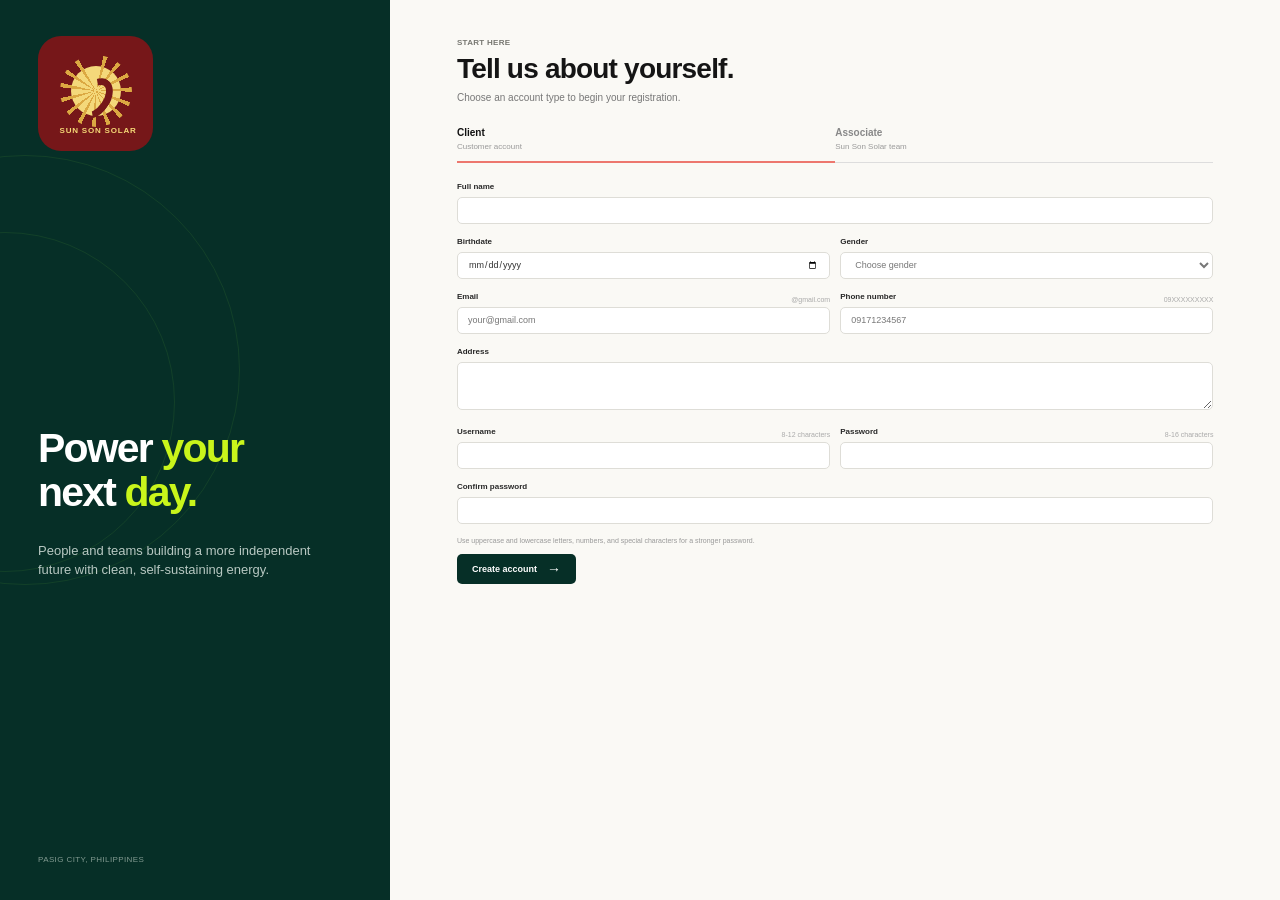
==== index.html @ f94c45c9 "Initial commit" ====
<!DOCTYPE html>
<html lang="en">

<head>
  <meta charset="UTF-8">
  <meta name="viewport" content="width=device-width, initial-scale=1.0">

  <title>Sun Son Solar - Registration</title>

  <link rel="stylesheet" href="style.css">
</head>

<body>

  <main class="page">

    <aside class="brand-panel">

      <div class="circle one"></div>
      <div class="circle two"></div>

      <div class="logo">

        <div class="logo-art">

          <div class="sun"></div>

          <div class="logo-swirl"></div>

          <div class="logo-text">
            SUN SON SOLAR
          </div>

        </div>

      </div>

      <div class="brand-content">

        <h2 class="brand-title">
          Power
          <span class="highlight">your</span>
          <br>
          next
          <span class="highlight">day.</span>
        </h2>

        <p class="brand-description">
          People and teams building a more
          independent future with clean,
          self-sustaining energy.
        </p>

      </div>

      <div class="location">
        PASIG CITY, PHILIPPINES
      </div>

    </aside>

    <section class="form-panel">

      <div class="form-container">

        <div class="eyebrow">
          START HERE
        </div>

        <h1>
          Tell us about yourself.
        </h1>

        <p class="subtitle">
          Choose an account type to begin your registration.
        </p>

        <div class="account-tabs">

          <button
            type="button"
            class="tab active"
            data-type="client"
          >

            <span class="tab-title">
              Client
            </span>

            <span class="tab-description">
              Customer account
            </span>

          </button>

          <button
            type="button"
            class="tab"
            data-type="associate"
          >

            <span class="tab-title">
              Associate
            </span>

            <span class="tab-description">
              Sun Son Solar team
            </span>

          </button>

        </div>

        <form
          id="registrationForm"
          novalidate
        >

          <div
            class="form-row one"
            id="clientSingleName"
          >

            <div class="field">

              <label for="fullName">
                Full name
              </label>

              <input
                id="fullName"
                name="fullName"
                type="text"
                autocomplete="name"
              >

            </div>

          </div>

          <div
            class="form-row three associate-fields"
            id="associateName"
          >

            <div class="field">

              <label for="firstName">
                First name
              </label>

              <input
                id="firstName"
                name="firstName"
                type="text"
              >

            </div>

            <div class="field">

              <label for="lastName">
                Last name
              </label>

              <input
                id="lastName"
                name="lastName"
                type="text"
              >

            </div>

            <div class="field">

              <label for="middleName">
                Middle name
              </label>

              <input
                id="middleName"
                name="middleName"
                type="text"
              >

            </div>

          </div>

          <div class="form-row two">

            <div class="field">

              <label for="birthdate">
                Birthdate
              </label>

              <input
                id="birthdate"
                name="birthdate"
                type="date"
                autocomplete="bday"
              >

            </div>

            <div class="field">

              <label for="gender">
                Gender
              </label>

              <select
                id="gender"
                name="gender"
              >

                <option value="">
                  Choose gender
                </option>

                <option value="male">
                  Male
                </option>

                <option value="female">
                  Female
                </option>

                <option value="other">
                  Other
                </option>

                <option value="prefer-not">
                  Prefer not to say
                </option>

              </select>

            </div>

          </div>

          <div class="form-row two">

            <div class="field">

              <div class="label-row">

                <label for="email">
                  Email
                </label>

                <span class="hint">
                  @gmail.com
                </span>

              </div>

              <input
                id="email"
                name="email"
                type="email"
                placeholder="your@gmail.com"
                autocomplete="email"
              >

            </div>

            <div class="field">

              <div class="label-row">

                <label for="phone">
                  Phone number
                </label>

                <span class="hint">
                  09XXXXXXXXX
                </span>

              </div>

              <input
                id="phone"
                name="phone"
                type="tel"
                inputmode="numeric"
                pattern="[0-9]*"
                maxlength="11"
                placeholder="09171234567"
                autocomplete="tel"
              >

            </div>

          </div>

          <div class="form-row one">

            <div class="field">

              <label for="address">
                Address
              </label>

              <textarea
                id="address"
                name="address"
              ></textarea>

            </div>

          </div>

          <div class="form-row two">

            <div class="field">

              <div class="label-row">

                <label for="username">
                  Username
                </label>

                <span class="hint">
                  8-12 characters
                </span>

              </div>

              <input
                id="username"
                name="username"
                type="text"
                minlength="8"
                maxlength="12"
                autocomplete="username"
              >

            </div>

            <div class="field">

              <div class="label-row">

                <label for="password">
                  Password
                </label>

                <span class="hint">
                  8-16 characters
                </span>

              </div>

              <input
                id="password"
                name="password"
                type="password"
                minlength="8"
                maxlength="16"
                autocomplete="new-password"
              >

            </div>

          </div>

          <div class="form-row one">

            <div class="field">

              <label for="confirmPassword">
                Confirm password
              </label>

              <input
                id="confirmPassword"
                name="confirmPassword"
                type="password"
                autocomplete="new-password"
              >

            </div>

          </div>

          <div
            class="form-row one associate-fields"
            id="departmentField"
          >

            <div class="field">

              <label for="department">
                Department
              </label>

              <select
                id="department"
                name="department"
              >

                <option value="">
                  Choose department
                </option>

                <option value="sales">
                  Sales
                </option>

                <option value="marketing">
                  Marketing
                </option>

                <option value="operations">
                  Operations
                </option>

                <option value="engineering">
                  Engineering
                </option>

                <option value="finance">
                  Finance
                </option>

              </select>

            </div>

          </div>

          <p class="password-note">
            Use uppercase and lowercase letters,
            numbers, and special characters
            for a stronger password.
          </p>

          <button
            type="submit"
            class="submit-btn"
          >

            Create account

            <span class="arrow">
              →
            </span>

          </button>

        </form>

      </div>

    </section>

  </main>

  <script src="script.js"></script>

</body>

</html>
---- style.css ----
* {
  box-sizing: border-box;
  margin: 0;
  padding: 0;
}

:root {
  --green: #062f27;
  --green-light: #0b3d33;
  --red: #761719;
  --cream: #faf9f5;
  --border: #deddd7;
  --text: #151515;
  --muted: #8c8c88;
  --lime: #c9f51b;
  --error: #e74c3c;
}

body {
  font-family: Arial, Helvetica, sans-serif;
  background: var(--cream);
  color: var(--text);
  min-height: 100vh;
}

.page {
  min-height: 100vh;
  display: flex;
}

.brand-panel {
  width: 30.5%;
  min-height: 100vh;
  background: var(--green);
  color: white;
  position: relative;
  overflow: hidden;
  padding: 36px 38px;
  display: flex;
  flex-direction: column;
}

.circle {
  position: absolute;
  border: 1px solid rgba(130, 211, 66, 0.10);
  border-radius: 50%;
  pointer-events: none;
}

.circle.one {
  width: 340px;
  height: 340px;
  left: -165px;
  top: 232px;
}

.circle.two {
  width: 430px;
  height: 430px;
  left: -190px;
  top: 155px;
}

.logo {
  position: relative;
  z-index: 2;
  width: 115px;
  height: 115px;
  background: var(--red);
  border-radius: 23px;
  display: flex;
  align-items: center;
  justify-content: center;
  overflow: hidden;
}

.logo-art {
  width: 72px;
  height: 72px;
  position: relative;
  display: flex;
  align-items: center;
  justify-content: center;
}

.sun {
  position: absolute;
  width: 50px;
  height: 50px;
  border-radius: 50%;
  background: #f4d87a;
  top: 8px;
}

.sun::before {
  content: "";
  position: absolute;
  inset: -11px;
  background:
    conic-gradient(
      from 0deg,
      transparent 0deg 12deg,
      #dba842 12deg 19deg,
      transparent 19deg 36deg,
      #dba842 36deg 43deg,
      transparent 43deg 60deg,
      #dba842 60deg 67deg,
      transparent 67deg 84deg,
      #dba842 84deg 91deg,
      transparent 91deg 108deg,
      #dba842 108deg 115deg,
      transparent 115deg 132deg,
      #dba842 132deg 139deg,
      transparent 139deg 156deg,
      #dba842 156deg 163deg,
      transparent 163deg 180deg,
      #dba842 180deg 187deg,
      transparent 187deg 204deg,
      #dba842 204deg 211deg,
      transparent 211deg 228deg,
      #dba842 228deg 235deg,
      transparent 235deg 252deg,
      #dba842 252deg 259deg,
      transparent 259deg 276deg,
      #dba842 276deg 283deg,
      transparent 283deg 300deg,
      #dba842 300deg 307deg,
      transparent 307deg 324deg,
      #dba842 324deg 331deg,
      transparent 331deg
    );
  border-radius: 50%;
}

.logo-swirl {
  position: absolute;
  width: 30px;
  height: 45px;
  border: 7px solid var(--red);
  border-left-color: transparent;
  border-bottom-color: transparent;
  border-radius: 50%;
  transform: rotate(35deg);
  top: 18px;
  left: 20px;
}

.logo-text {
  position: absolute;
  bottom: -5px;
  left: 0;
  width: 100%;
  text-align: center;
  color: #f5d977;
  font-size: 8px;
  font-weight: bold;
  letter-spacing: .8px;
  white-space: nowrap;
}

.brand-content {
  position: relative;
  z-index: 2;
  margin-top: auto;
  margin-bottom: auto;
}

.brand-title {
  font-size: clamp(35px, 3.2vw, 49px);
  line-height: 1.08;
  font-weight: 800;
  letter-spacing: -1.8px;
  max-width: 300px;
}

.brand-title .highlight {
  color: var(--lime);
}

.brand-description {
  color: #b8c8c2;
  font-size: 13px;
  line-height: 1.45;
  max-width: 280px;
  margin-top: 28px;
}

.location {
  position: relative;
  z-index: 2;
  font-size: 8px;
  color: #829a91;
  letter-spacing: .4px;
}

.form-panel {
  flex: 1;
  background: var(--cream);
  padding: 38px 5.2%;
  overflow-y: auto;
}

.form-container {
  width: 100%;
  max-width: 900px;
  margin: 0 auto;
}

.eyebrow {
  font-size: 8px;
  font-weight: 700;
  color: #777771;
  margin-bottom: 7px;
  letter-spacing: .3px;
  text-transform: uppercase;
}

h1 {
  font-size: 28px;
  line-height: 1.1;
  margin-bottom: 7px;
  letter-spacing: -.8px;
}

.subtitle {
  font-size: 10px;
  color: #777;
  margin-bottom: 24px;
}

.account-tabs {
  display: grid;
  grid-template-columns: 1fr 1fr;
  border-bottom: 1px solid #ddd;
  margin-bottom: 19px;
}

.tab {
  border: none;
  background: transparent;
  padding: 0 0 11px;
  text-align: left;
  cursor: pointer;
  position: relative;
  color: #888;
}

.tab.active {
  color: #111;
}

.tab.active::after {
  content: "";
  position: absolute;
  bottom: -1px;
  left: 0;
  right: 0;
  height: 2px;
  background: #ed776e;
}

.tab-title {
  display: block;
  font-size: 10px;
  font-weight: 700;
  margin-bottom: 4px;
}

.tab-description {
  display: block;
  font-size: 8px;
  color: #999;
}

.form-row {
  display: grid;
  gap: 10px;
  margin-bottom: 13px;
}

.one {
  grid-template-columns: 1fr;
}

.two {
  grid-template-columns: 1fr 1fr;
}

.three {
  grid-template-columns: 1fr 1fr 1fr;
}

.field {
  min-width: 0;
}

label {
  display: block;
  font-size: 8px;
  font-weight: 700;
  margin-bottom: 6px;
  color: #272727;
}

.label-row {
  display: flex;
  justify-content: space-between;
  align-items: center;
}

.hint {
  font-size: 7px;
  font-weight: 400;
  color: #aaa;
}

input,
select,
textarea {
  width: 100%;
  height: 27px;
  border: 1px solid var(--border);
  border-radius: 5px;
  background: #fff;
  outline: none;
  font-family: inherit;
  font-size: 9px;
  color: #333;
  padding: 0 10px;
  transition:
    border-color .15s ease,
    box-shadow .15s ease;
}

textarea {
  height: 48px;
  padding-top: 9px;
  resize: vertical;
}

input::placeholder,
textarea::placeholder {
  color: #777;
}

input:focus,
select:focus,
textarea:focus {
  border-color: #8c9e98;
  box-shadow:
    0 0 0 2px rgba(11, 61, 51, .06);
}

select {
  cursor: pointer;
  color: #777;
}

input[type="date"] {
  cursor: pointer;
  color: #333;
}

input[type="date"]::-webkit-calendar-picker-indicator {
  cursor: pointer;
}

.input-error {
  border: 1px solid var(--error) !important;
  background-color: #fff8f7;
}

.input-error:focus {
  border-color: var(--error) !important;
  box-shadow:
    0 0 0 2px rgba(231, 76, 60, 0.08);
}

.error-message {
  color: var(--error);
  font-size: 8px;
  margin-top: 4px;
  font-weight: 500;
}

.password-note {
  font-size: 7px;
  color: #999;
  margin-top: 4px;
  margin-bottom: 10px;
}

.submit-btn {
  height: 30px;
  padding: 0 15px;
  border: none;
  border-radius: 5px;
  background: var(--green);
  color: white;
  font-size: 9px;
  font-weight: 700;
  cursor: pointer;
  display: inline-flex;
  align-items: center;
  gap: 10px;
  transition:
    background .2s ease,
    transform .15s ease;
}

.submit-btn:hover {
  background: var(--green-light);
}

.submit-btn:active {
  transform: translateY(1px);
}

.arrow {
  font-size: 14px;
  line-height: 1;
}

.associate-fields {
  display: none;
}

.associate-fields.active {
  display: grid;
}

@media (max-width: 900px) {

  .brand-panel {
    width: 34%;
    padding: 28px;
  }

  .form-panel {
    padding: 35px;
  }

  .brand-title {
    font-size: 34px;
  }

}

@media (max-width: 700px) {

  .page {
    flex-direction: column;
  }

  .brand-panel {
    width: 100%;
    min-height: 300px;
    height: 300px;
    padding: 25px;
  }

  .logo {
    width: 85px;
    height: 85px;
    border-radius: 18px;
  }

  .brand-content {
    margin-top: auto;
    margin-bottom: 20px;
  }

  .brand-title {
    font-size: 32px;
  }

  .brand-description {
    margin-top: 12px;
    font-size: 11px;
  }

  .location {
    display: none;
  }

  .form-panel {
    padding: 30px 22px;
  }

}

@media (max-width: 520px) {

  .two,
  .three {
    grid-template-columns: 1fr;
  }

  .form-row {
    margin-bottom: 11px;
  }

  h1 {
    font-size: 25px;
  }

  .brand-panel {
    min-height: 270px;
    height: 270px;
  }

}
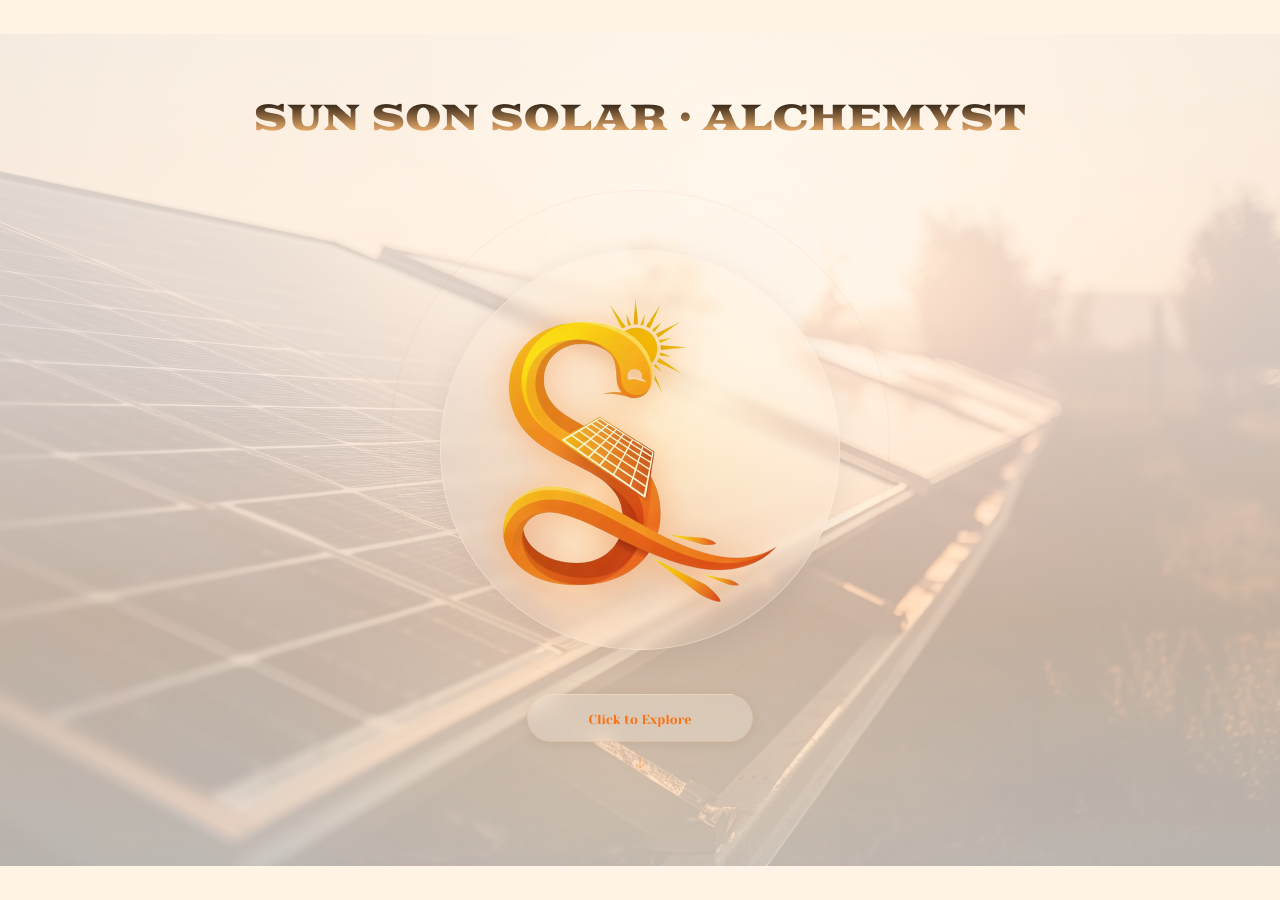
==== commit 28475433: "Update Sun Son Solar registration system" ====
--- a/index.html
+++ b/index.html
@@ -1,466 +1,23 @@
-<!DOCTYPE html>
+<!doctype html>
 <html lang="en">
-
-<head>
-  <meta charset="UTF-8">
-  <meta name="viewport" content="width=device-width, initial-scale=1.0">
-
-  <title>Sun Son Solar - Registration</title>
-
-  <link rel="stylesheet" href="style.css">
-</head>
-
-<body>
-
-  <main class="page">
-
-    <aside class="brand-panel">
-
-      <div class="circle one"></div>
-      <div class="circle two"></div>
-
-      <div class="logo">
-
-        <div class="logo-art">
-
-          <div class="sun"></div>
-
-          <div class="logo-swirl"></div>
-
-          <div class="logo-text">
-            SUN SON SOLAR
-          </div>
-
-        </div>
-
+  <head>
+    <meta charset="utf-8" />
+    <meta name="viewport" content="width=device-width, initial-scale=1" />
+    <meta name="theme-color" content="#fff3e5" />
+    <title>Sun Son Solar · Alchemyst</title>
+    <link rel="stylesheet" href="landing.css" />
+  </head>
+  <body class="landing-page">
+    <main class="landing">
+      <div class="landing-canvas">
+        <img
+          class="landing-art"
+          src="assets/landing-clean.png"
+          alt="Sun Son Solar · Alchemyst"
+        />
+        <a class="logo-link" href="discover.html" aria-label="Explore Sun Son Solar"></a>
+        <span class="logo-hover" aria-hidden="true"></span>
       </div>
-
-      <div class="brand-content">
-
-        <h2 class="brand-title">
-          Power
-          <span class="highlight">your</span>
-          <br>
-          next
-          <span class="highlight">day.</span>
-        </h2>
-
-        <p class="brand-description">
-          People and teams building a more
-          independent future with clean,
-          self-sustaining energy.
-        </p>
-
-      </div>
-
-      <div class="location">
-        PASIG CITY, PHILIPPINES
-      </div>
-
-    </aside>
-
-    <section class="form-panel">
-
-      <div class="form-container">
-
-        <div class="eyebrow">
-          START HERE
-        </div>
-
-        <h1>
-          Tell us about yourself.
-        </h1>
-
-        <p class="subtitle">
-          Choose an account type to begin your registration.
-        </p>
-
-        <div class="account-tabs">
-
-          <button
-            type="button"
-            class="tab active"
-            data-type="client"
-          >
-
-            <span class="tab-title">
-              Client
-            </span>
-
-            <span class="tab-description">
-              Customer account
-            </span>
-
-          </button>
-
-          <button
-            type="button"
-            class="tab"
-            data-type="associate"
-          >
-
-            <span class="tab-title">
-              Associate
-            </span>
-
-            <span class="tab-description">
-              Sun Son Solar team
-            </span>
-
-          </button>
-
-        </div>
-
-        <form
-          id="registrationForm"
-          novalidate
-        >
-
-          <div
-            class="form-row one"
-            id="clientSingleName"
-          >
-
-            <div class="field">
-
-              <label for="fullName">
-                Full name
-              </label>
-
-              <input
-                id="fullName"
-                name="fullName"
-                type="text"
-                autocomplete="name"
-              >
-
-            </div>
-
-          </div>
-
-          <div
-            class="form-row three associate-fields"
-            id="associateName"
-          >
-
-            <div class="field">
-
-              <label for="firstName">
-                First name
-              </label>
-
-              <input
-                id="firstName"
-                name="firstName"
-                type="text"
-              >
-
-            </div>
-
-            <div class="field">
-
-              <label for="lastName">
-                Last name
-              </label>
-
-              <input
-                id="lastName"
-                name="lastName"
-                type="text"
-              >
-
-            </div>
-
-            <div class="field">
-
-              <label for="middleName">
-                Middle name
-              </label>
-
-              <input
-                id="middleName"
-                name="middleName"
-                type="text"
-              >
-
-            </div>
-
-          </div>
-
-          <div class="form-row two">
-
-            <div class="field">
-
-              <label for="birthdate">
-                Birthdate
-              </label>
-
-              <input
-                id="birthdate"
-                name="birthdate"
-                type="date"
-                autocomplete="bday"
-              >
-
-            </div>
-
-            <div class="field">
-
-              <label for="gender">
-                Gender
-              </label>
-
-              <select
-                id="gender"
-                name="gender"
-              >
-
-                <option value="">
-                  Choose gender
-                </option>
-
-                <option value="male">
-                  Male
-                </option>
-
-                <option value="female">
-                  Female
-                </option>
-
-                <option value="other">
-                  Other
-                </option>
-
-                <option value="prefer-not">
-                  Prefer not to say
-                </option>
-
-              </select>
-
-            </div>
-
-          </div>
-
-          <div class="form-row two">
-
-            <div class="field">
-
-              <div class="label-row">
-
-                <label for="email">
-                  Email
-                </label>
-
-                <span class="hint">
-                  @gmail.com
-                </span>
-
-              </div>
-
-              <input
-                id="email"
-                name="email"
-                type="email"
-                placeholder="your@gmail.com"
-                autocomplete="email"
-              >
-
-            </div>
-
-            <div class="field">
-
-              <div class="label-row">
-
-                <label for="phone">
-                  Phone number
-                </label>
-
-                <span class="hint">
-                  09XXXXXXXXX
-                </span>
-
-              </div>
-
-              <input
-                id="phone"
-                name="phone"
-                type="tel"
-                inputmode="numeric"
-                pattern="[0-9]*"
-                maxlength="11"
-                placeholder="09171234567"
-                autocomplete="tel"
-              >
-
-            </div>
-
-          </div>
-
-          <div class="form-row one">
-
-            <div class="field">
-
-              <label for="address">
-                Address
-              </label>
-
-              <textarea
-                id="address"
-                name="address"
-              ></textarea>
-
-            </div>
-
-          </div>
-
-          <div class="form-row two">
-
-            <div class="field">
-
-              <div class="label-row">
-
-                <label for="username">
-                  Username
-                </label>
-
-                <span class="hint">
-                  8-12 characters
-                </span>
-
-              </div>
-
-              <input
-                id="username"
-                name="username"
-                type="text"
-                minlength="8"
-                maxlength="12"
-                autocomplete="username"
-              >
-
-            </div>
-
-            <div class="field">
-
-              <div class="label-row">
-
-                <label for="password">
-                  Password
-                </label>
-
-                <span class="hint">
-                  8-16 characters
-                </span>
-
-              </div>
-
-              <input
-                id="password"
-                name="password"
-                type="password"
-                minlength="8"
-                maxlength="16"
-                autocomplete="new-password"
-              >
-
-            </div>
-
-          </div>
-
-          <div class="form-row one">
-
-            <div class="field">
-
-              <label for="confirmPassword">
-                Confirm password
-              </label>
-
-              <input
-                id="confirmPassword"
-                name="confirmPassword"
-                type="password"
-                autocomplete="new-password"
-              >
-
-            </div>
-
-          </div>
-
-          <div
-            class="form-row one associate-fields"
-            id="departmentField"
-          >
-
-            <div class="field">
-
-              <label for="department">
-                Department
-              </label>
-
-              <select
-                id="department"
-                name="department"
-              >
-
-                <option value="">
-                  Choose department
-                </option>
-
-                <option value="sales">
-                  Sales
-                </option>
-
-                <option value="marketing">
-                  Marketing
-                </option>
-
-                <option value="operations">
-                  Operations
-                </option>
-
-                <option value="engineering">
-                  Engineering
-                </option>
-
-                <option value="finance">
-                  Finance
-                </option>
-
-              </select>
-
-            </div>
-
-          </div>
-
-          <p class="password-note">
-            Use uppercase and lowercase letters,
-            numbers, and special characters
-            for a stronger password.
-          </p>
-
-          <button
-            type="submit"
-            class="submit-btn"
-          >
-
-            Create account
-
-            <span class="arrow">
-              →
-            </span>
-
-          </button>
-
-        </form>
-
-      </div>
-
-    </section>
-
-  </main>
-
-  <script src="script.js"></script>
-
-</body>
-
-</html>+    </main>
+  </body>
+</html>
--- a/landing.css
+++ b/landing.css
@@ -0,0 +1,88 @@
+* {
+  box-sizing: border-box;
+}
+html,
+body {
+  width: 100%;
+  height: 100%;
+  margin: 0;
+}
+.landing-page {
+  overflow: hidden;
+  background: #fff3e5;
+}
+.landing {
+  width: 100vw;
+  height: 100vh;
+  display: grid;
+  place-items: center;
+  background: #fff3e5;
+}
+/* Keep the supplied landing artwork at its original 1280 × 832 ratio. */
+.landing-canvas {
+  position: relative;
+  width: min(100vw, 153.846vh);
+  height: min(100vh, 65vw);
+  aspect-ratio: 1280/832;
+  flex: none;
+  overflow: hidden;
+}
+.landing-art {
+  display: block;
+  width: 100%;
+  height: 100%;
+  object-fit: fill;
+}
+/* The logo itself is the link. The glow appears on hover and keyboard focus. */
+.logo-link {
+  position: absolute;
+  z-index: 2;
+  left: 34.4%;
+  top: 25.9%;
+  width: 31.25%;
+  height: 48.1%;
+  border-radius: 50%;
+  cursor: pointer;
+}
+.logo-hover {
+  position: absolute;
+  z-index: 3;
+  left: 34.4%;
+  top: 25.9%;
+  width: 31.25%;
+  aspect-ratio: 1;
+  border-radius: 50%;
+  opacity: 0;
+  pointer-events: none;
+  background: radial-gradient(
+    circle,
+    transparent 58%,
+    rgba(255, 169, 0, 0.08) 72%,
+    rgba(255, 126, 0, 0.28) 100%
+  );
+  box-shadow:
+    inset 0 0 24px rgba(255, 150, 0, 0.25),
+    0 0 22px rgba(255, 135, 0, 0.28);
+  transition: opacity 0.22s ease;
+}
+.logo-link:hover + .logo-hover,
+.logo-link:focus-visible + .logo-hover {
+  opacity: 1;
+}
+.logo-link:focus-visible {
+  outline: 3px solid #ff7017;
+  outline-offset: 4px;
+}
+@media (max-width: 600px) {
+  .landing {
+    height: 100svh;
+  }
+  .landing-canvas {
+    width: 100vw;
+    height: 65vw;
+    max-height: 100svh;
+  }
+  .logo-hover {
+    width: 31.25%;
+  }
+}
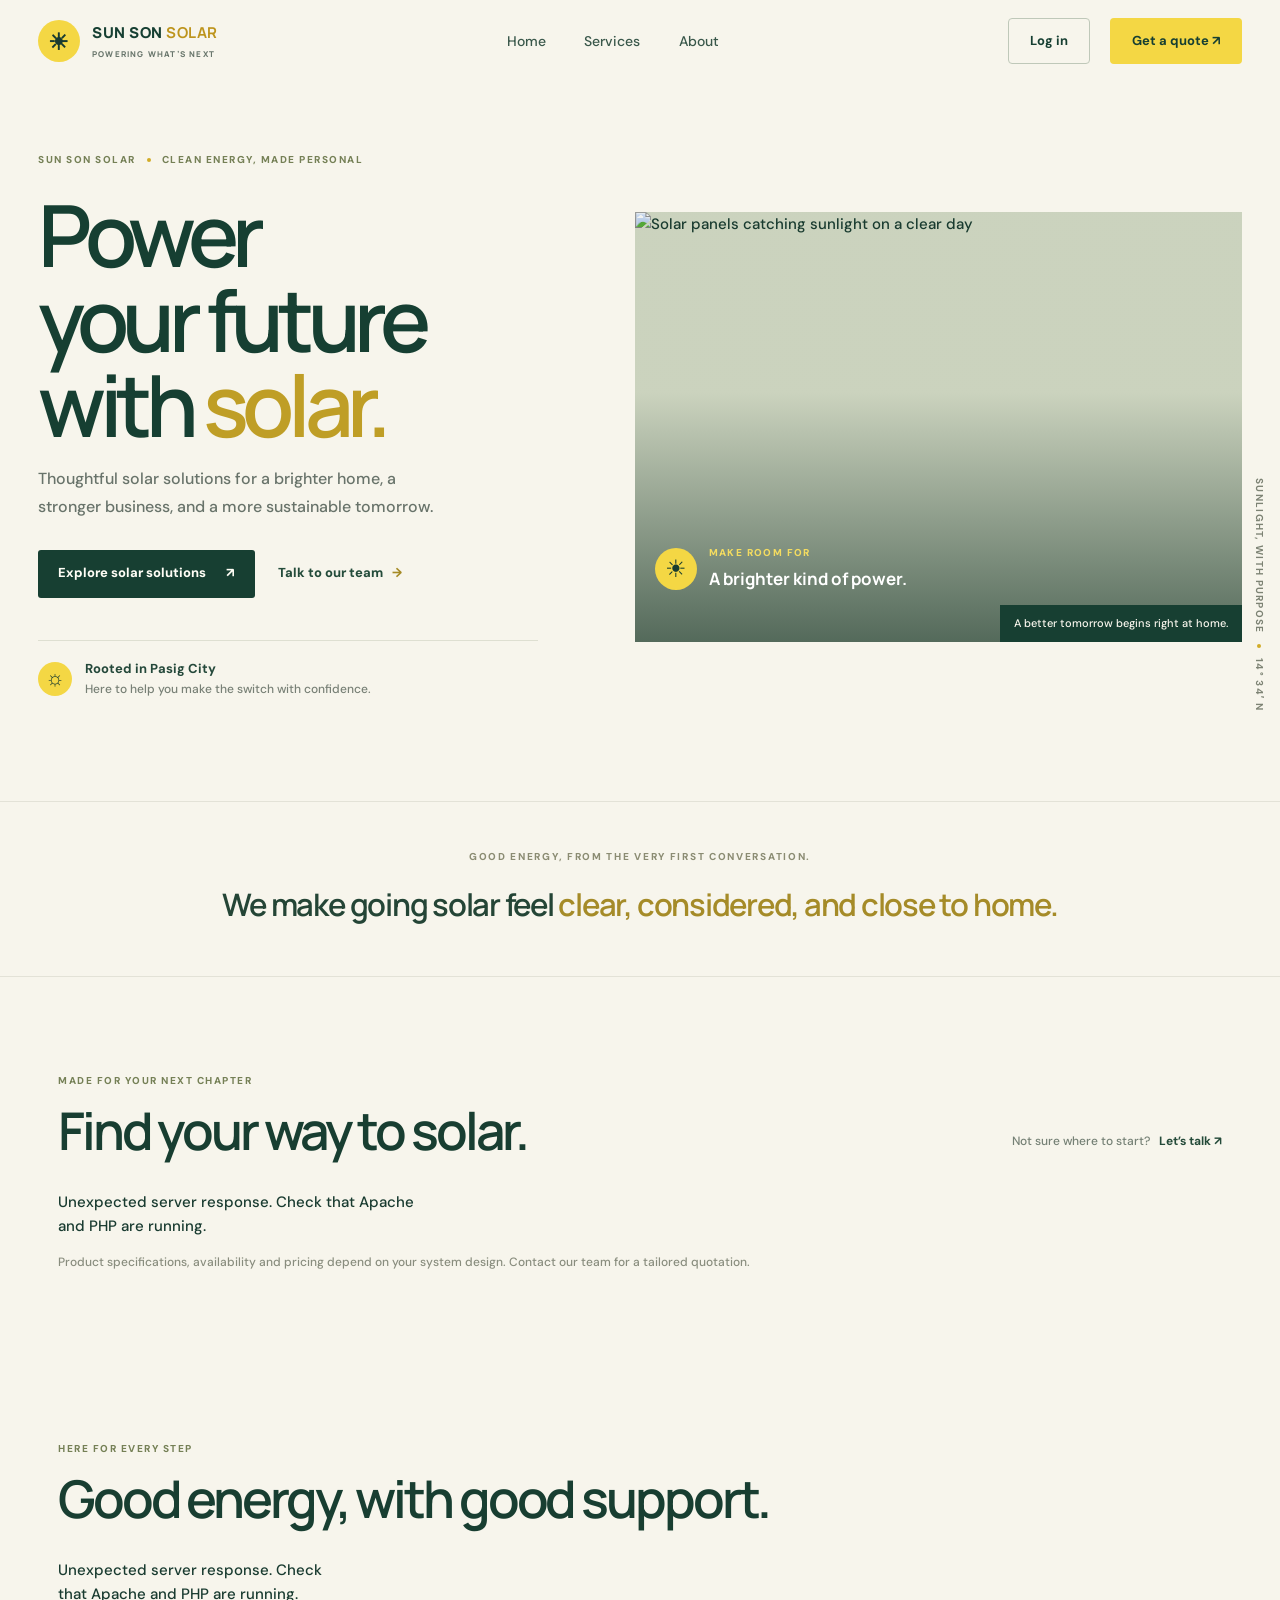
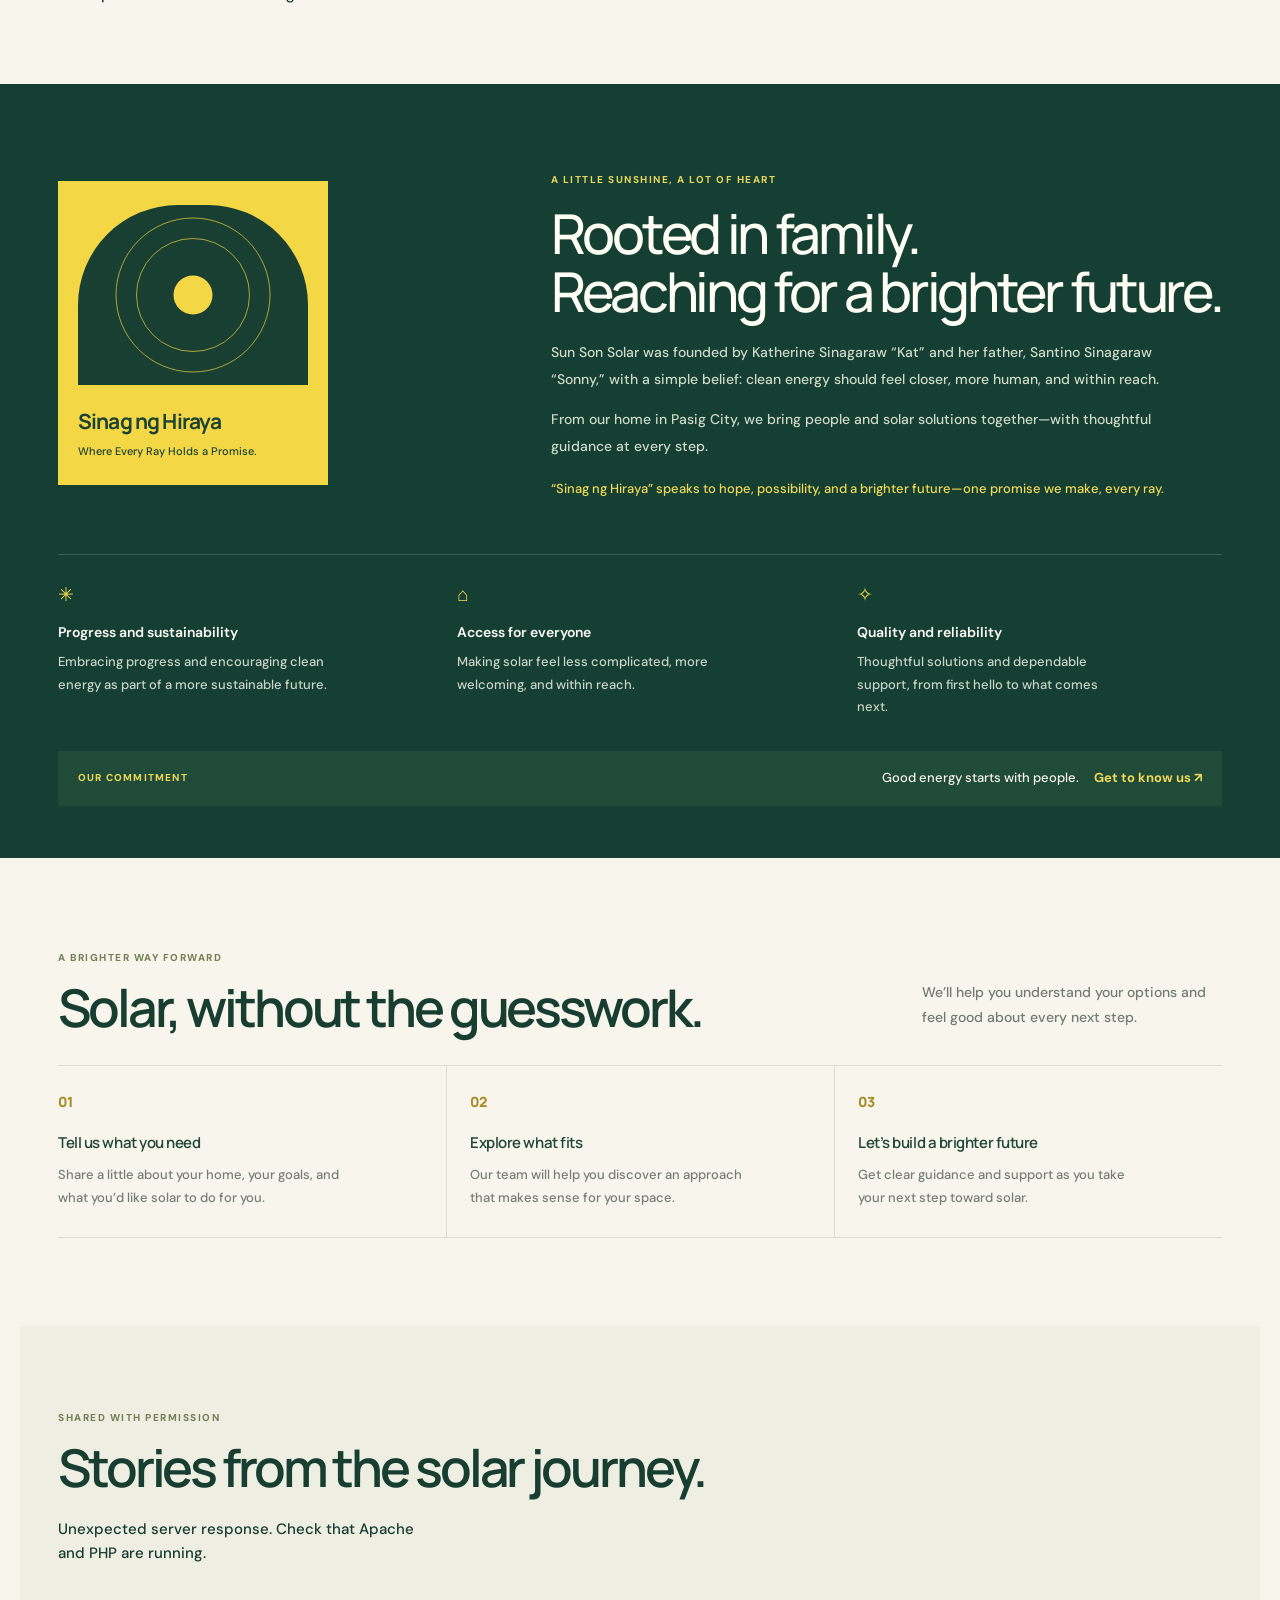
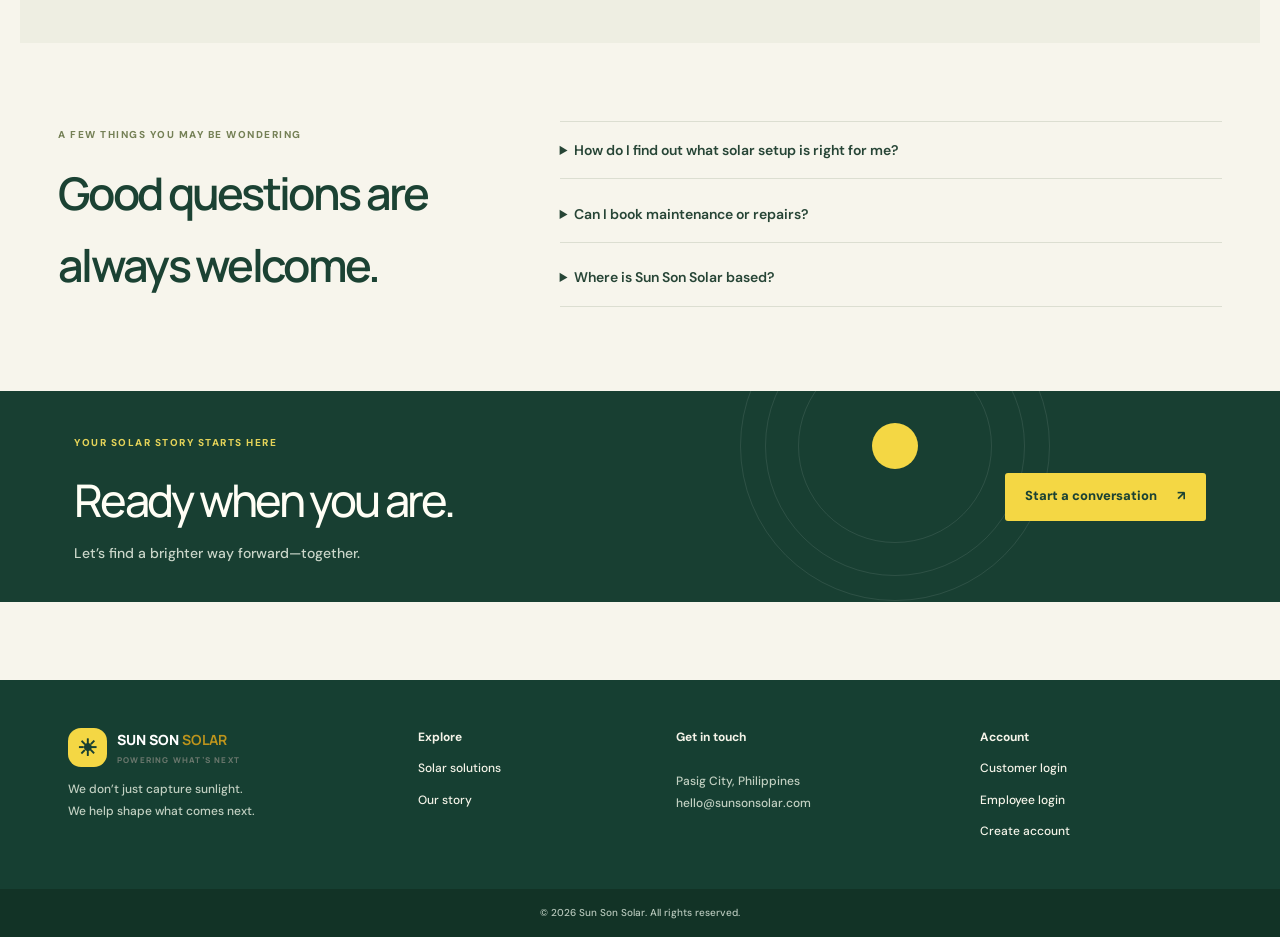
==== commit 5ab5be84: "Add Alchemyst application" ====
--- a/index.html
+++ b/index.html
@@ -1,23 +1,41 @@
-<!doctype html>
+<!DOCTYPE html>
 <html lang="en">
-  <head>
-    <meta charset="utf-8" />
-    <meta name="viewport" content="width=device-width, initial-scale=1" />
-    <meta name="theme-color" content="#fff3e5" />
-    <title>Sun Son Solar · Alchemyst</title>
-    <link rel="stylesheet" href="landing.css" />
-  </head>
-  <body class="landing-page">
-    <main class="landing">
-      <div class="landing-canvas">
-        <img
-          class="landing-art"
-          src="assets/landing-clean.png"
-          alt="Sun Son Solar · Alchemyst"
-        />
-        <a class="logo-link" href="discover.html" aria-label="Explore Sun Son Solar"></a>
-        <span class="logo-hover" aria-hidden="true"></span>
-      </div>
-    </main>
-  </body>
+<head>
+    <meta charset="UTF-8">
+    <meta name="viewport" content="width=device-width, initial-scale=1.0">
+
+    <meta name="description" content="Discover thoughtful solar solutions for your home and business with Sun Son Solar in Pasig City.">
+
+    <title>Sun Son Solar | Power Your Future with Solar</title>
+
+    <!-- Website fonts -->
+    <link rel="preconnect" href="https://fonts.googleapis.com">
+    <link rel="preconnect" href="https://fonts.gstatic.com" crossorigin>
+
+    <link
+        href="https://fonts.googleapis.com/css2?family=DM+Sans:wght@400;500;600;700&family=Manrope:wght@400;500;600;700;800&display=swap"
+        rel="stylesheet"
+    >
+
+    <!-- Main stylesheet -->
+    <link rel="stylesheet" href="style.css">
+</head>
+
+<body>
+
+    <!-- The JavaScript will display the website here -->
+    <div id="app"></div>
+
+    <!-- Notification messages -->
+    <div
+        id="toast"
+        class="toast"
+        role="status"
+        aria-live="polite"
+    ></div>
+
+    <!-- Main JavaScript file -->
+    <script src="script.js"></script>
+
+</body>
 </html>
--- a/style.css
+++ b/style.css
@@ -0,0 +1,2781 @@
+
+:root {
+    --green: #183f32;
+    --yellow: #e7bd42;
+    --cream: #f7f5ed;
+    --paper: #fffef9;
+    --ink: #1b2b24;
+    --muted: #6c776f;
+    --line: #dfe4db;
+}
+
+* {
+    box-sizing: border-box;
+}
+
+body {
+    margin: 0;
+    background: var(--cream);
+    color: var(--ink);
+    font-family: "DM Sans", sans-serif;
+    font-size: 15px;
+    font-weight: 500;
+    line-height: 1.6;
+}
+
+h1,
+h2,
+h3,
+.brand {
+    font-family: "Manrope", sans-serif;
+    font-weight: 600;
+    text-wrap: balance;
+}
+
+a {
+    color: inherit;
+    text-decoration: none;
+}
+
+button,
+input,
+select,
+textarea {
+    font: inherit;
+}
+
+button {
+    cursor: pointer;
+}
+
+.header {
+    position: sticky;
+    top: 0;
+    z-index: 5;
+    background: #f7f5edee;
+    border-bottom: 1px solid var(--line);
+}
+
+.header-inner {
+    max-width: 1200px;
+    margin: auto;
+    padding: 17px 26px;
+    display: flex;
+    align-items: center;
+    justify-content: space-between;
+    gap: 20px;
+}
+
+.brand {
+    display: flex;
+    align-items: center;
+    gap: 10px;
+    color: var(--green);
+    font-size: 14px;
+    font-weight: 800;
+}
+
+.brand b {
+    color: #bd941c;
+}
+
+.brand small {
+    display: block;
+    margin-top: 3px;
+    color: var(--muted);
+    font-size: 8px;
+    letter-spacing: 0.15em;
+}
+
+.brand-mark {
+    width: 39px;
+    height: 39px;
+    display: grid;
+    place-items: center;
+    border-radius: 13px;
+    background: var(--yellow);
+    font-size: 23px;
+}
+
+nav,
+.head-actions {
+    display: flex;
+    align-items: center;
+    gap: 20px;
+}
+
+nav a {
+    color: var(--muted);
+    font-size: 13px;
+}
+
+.btn {
+    padding: 12px 19px;
+    border: 1px solid transparent;
+    border-radius: 999px;
+    font-size: 13px;
+    font-weight: 700;
+}
+
+.primary {
+    background: var(--yellow);
+    color: var(--green);
+}
+
+.outline {
+    border-color: #cbd4ca;
+    background: transparent;
+    color: var(--green);
+}
+
+.dark {
+    background: var(--green);
+    color: white;
+}
+
+.large {
+    padding: 15px 22px;
+}
+
+.btn:disabled {
+    opacity: 0.6;
+    cursor: wait;
+}
+
+/* Homepage */
+
+.hero {
+    max-width: 1200px;
+    min-height: 540px;
+    margin: auto;
+    padding: 75px 28px;
+    display: grid;
+    grid-template-columns: 1fr 1fr;
+    align-items: center;
+    gap: 40px;
+}
+
+.eyebrow {
+    color: #7d8a5a;
+    font-size: 10px;
+    font-weight: 800;
+    letter-spacing: 0.15em;
+}
+
+.hero h1 {
+    color: var(--green);
+    font-size: clamp(43px, 5vw, 68px);
+    line-height: 1.06;
+    letter-spacing: -0.05em;
+}
+
+.hero h1 em {
+    color: #b18b1b;
+    font-style: normal;
+}
+
+.hero p,
+.cta p {
+    color: var(--muted);
+    line-height: 1.8;
+}
+
+.actions {
+    display: flex;
+    flex-wrap: wrap;
+    gap: 12px;
+    margin-top: 25px;
+}
+
+.hero-art {
+    position: relative;
+    height: 400px;
+    display: grid;
+    place-items: center;
+    overflow: hidden;
+    border-radius: 30px;
+    background: #e8eadb;
+}
+
+.sun {
+    position: absolute;
+    top: 8%;
+    right: 12%;
+    width: 190px;
+    height: 190px;
+    border-radius: 50%;
+    background: var(--yellow);
+}
+
+.house {
+    position: relative;
+    width: 270px;
+    height: 205px;
+    margin-top: 90px;
+}
+
+.roof {
+    position: absolute;
+    top: 0;
+    left: -16px;
+    width: 302px;
+    height: 140px;
+    background: #315c47;
+    clip-path: polygon(
+        50% 0,
+        100% 42%,
+        91% 52%,
+        50% 18%,
+        9% 52%,
+        0 42%
+    );
+}
+
+.wall {
+    position: absolute;
+    top: 72px;
+    left: 20px;
+    width: 230px;
+    height: 130px;
+    border: 5px solid #315c47;
+    background: #fff8df;
+}
+
+.window {
+    position: absolute;
+    top: 24px;
+    left: 25px;
+    width: 63px;
+    height: 55px;
+    border: 5px solid #315c47;
+    background: #a8c7bd;
+}
+
+.door {
+    position: absolute;
+    right: 25px;
+    bottom: 0;
+    width: 48px;
+    height: 85px;
+    border: 4px solid #315c47;
+    background: #d3b46b;
+}
+
+.solar-panel {
+    position: absolute;
+    z-index: 2;
+    top: 38px;
+    width: 93px;
+    height: 48px;
+    border: 3px solid #e8d27b;
+    background: repeating-linear-gradient(
+        90deg,
+        #1d3c35 0 22px,
+        #5c8170 23px 25px
+    );
+    transform: skewY(-15deg);
+}
+
+.p1 {
+    left: 30px;
+}
+
+.p2 {
+    left: 130px;
+}
+
+.art-label {
+    position: absolute;
+    bottom: 20px;
+    left: 20px;
+    padding: 15px;
+    border-radius: 14px;
+    background: #fffef0ed;
+}
+
+/* Content sections */
+
+.section,
+.portal {
+    max-width: 1144px;
+    margin: auto;
+    padding: 65px 26px;
+}
+
+.section h2,
+.cta h2 {
+    color: var(--green);
+    font-size: clamp(30px, 4vw, 44px);
+    letter-spacing: -0.04em;
+}
+
+.services,
+.stats {
+    display: grid;
+    grid-template-columns: repeat(3, 1fr);
+    gap: 18px;
+}
+
+.services article,
+.stat-card,
+.panel {
+    padding: 25px;
+    border: 1px solid var(--line);
+    border-radius: 20px;
+    background: var(--paper);
+}
+
+.services p,
+.panel p {
+    color: var(--muted);
+    font-size: 13px;
+    line-height: 1.7;
+}
+
+.cta {
+    max-width: 1092px;
+    margin: 0 auto 70px;
+    padding: 35px;
+    display: flex;
+    align-items: center;
+    justify-content: space-between;
+    gap: 20px;
+    border-radius: 25px;
+    background: #e9eadc;
+}
+
+.footer {
+    padding: 45px max(25px, calc((100% - 1144px) / 2));
+    display: grid;
+    grid-template-columns: 1.4fr 1fr 1.2fr 1fr;
+    gap: 25px;
+    background: var(--green);
+    color: #f5f4e9;
+}
+
+.footer .brand {
+    color: #fff;
+}
+
+.footer p {
+    color: #c2d0c2;
+    font-size: 12px;
+    line-height: 1.8;
+}
+
+.footer > div:not(:first-child) {
+    display: flex;
+    flex-direction: column;
+    gap: 12px;
+    font-size: 12px;
+}
+
+.footer-bottom {
+    padding: 16px 25px;
+    background: #123326;
+    color: #b8c8bc;
+    text-align: center;
+    font-size: 10px;
+}
+
+/* Login and registration */
+
+.auth-layout {
+    width: min(1080px, 100%);
+    margin: 45px auto 70px;
+    padding: 0 22px;
+    display: grid;
+    grid-template-columns: minmax(0, 1.25fr) minmax(0, 1fr);
+    align-items: stretch;
+    gap: 25px;
+}
+
+.auth-card,
+.auth-aside {
+    min-width: 0;
+    padding: clamp(25px, 4vw, 45px);
+    border: 1px solid var(--line);
+    border-radius: 26px;
+    background: var(--paper);
+}
+
+.auth-card h1,
+.welcome h1 {
+    color: var(--green);
+    font-size: clamp(32px, 4vw, 42px);
+    line-height: 1.1;
+    letter-spacing: -0.045em;
+}
+
+.auth-card > p {
+    color: var(--muted);
+    font-size: 13px;
+    line-height: 1.65;
+}
+
+.tabs {
+    display: flex;
+    margin: 22px 0;
+    border-bottom: 1px solid var(--line);
+}
+
+.tabs button {
+    padding: 12px 18px;
+    border: 0;
+    background: none;
+    color: var(--muted);
+}
+
+.tabs .active {
+    border-bottom: 2px solid var(--yellow);
+    color: var(--green);
+    font-weight: 800;
+}
+
+.auth-role-tabs {
+    margin-top: -10px;
+}
+
+.auth-role-tabs button {
+    flex: 1;
+    padding-right: 8px;
+    padding-left: 8px;
+    font-size: 13px;
+}
+
+form label {
+    display: flex;
+    flex-direction: column;
+    gap: 7px;
+    margin: 13px 0;
+    font-size: 12px;
+    font-weight: 700;
+}
+
+input,
+select,
+textarea {
+    width: 100%;
+    padding: 12px;
+    border: 1px solid #d7ded4;
+    border-radius: 11px;
+    background: #fffefb;
+    color: var(--ink);
+}
+
+textarea {
+    resize: vertical;
+}
+
+input:focus,
+select:focus,
+textarea:focus {
+    outline: 2px solid #d4dfc9;
+}
+
+.form-row {
+    display: grid;
+    grid-template-columns: 1fr 1fr;
+    gap: 12px;
+}
+
+.submit {
+    width: 100%;
+    margin-top: 10px;
+}
+
+.hint,
+.message,
+.muted {
+    color: var(--muted);
+    font-size: 12px;
+    line-height: 1.6;
+}
+
+.message {
+    min-height: 18px;
+    color: #9b302b;
+}
+
+.message.success {
+    color: #285b38;
+}
+
+.text-link {
+    padding: 15px 0;
+    border: 0;
+    background: none;
+    color: var(--green);
+}
+
+.auth-aside {
+    position: relative;
+    min-height: 390px;
+    overflow: hidden;
+    background: var(--green);
+    color: #fff;
+}
+
+.auth-aside h2 {
+    font-size: clamp(28px, 3vw, 40px);
+    line-height: 1.15;
+    letter-spacing: -0.035em;
+}
+
+.auth-aside p {
+    color: #d0d9ce;
+    line-height: 1.7;
+    max-width: 36ch;
+}
+
+.aside-sun {
+    position: absolute;
+    right: -20px;
+    bottom: -65px;
+    color: var(--yellow);
+    font-size: 190px;
+}
+
+/* Portal dashboards */
+
+.welcome {
+    display: flex;
+    align-items: center;
+    justify-content: space-between;
+    gap: 20px;
+    margin-bottom: 28px;
+}
+
+.welcome p {
+    color: var(--muted);
+    font-size: 13px;
+}
+
+.stats {
+    margin-bottom: 22px;
+}
+
+.stat-card span,
+.stat-card small {
+    display: block;
+    color: var(--muted);
+    font-size: 12px;
+}
+
+.stat-card strong {
+    display: block;
+    margin: 8px 0;
+    color: var(--green);
+    font-family: "Manrope", sans-serif;
+    font-size: 30px;
+}
+
+.panel {
+    margin: 18px 0;
+    overflow: hidden;
+}
+
+.panel h2 {
+    margin-top: 0;
+    color: var(--green);
+}
+
+.approval {
+    display: flex;
+    align-items: center;
+    justify-content: space-between;
+    gap: 15px;
+    padding: 16px 0;
+    border-top: 1px solid var(--line);
+}
+
+.approval p {
+    margin: 5px 0;
+    color: var(--muted);
+    font-size: 12px;
+}
+
+.row-actions {
+    display: flex;
+    gap: 8px;
+}
+
+.small {
+    padding: 8px 13px;
+    font-size: 11px;
+}
+
+.danger {
+    background: #f8e3df;
+    color: #922f28;
+}
+
+.status {
+    display: inline-block;
+    padding: 5px 9px;
+    border-radius: 99px;
+    background: #e3eee3;
+    color: #285b38;
+    font-size: 10px;
+    text-transform: capitalize;
+    white-space: nowrap;
+}
+
+.status-pending,
+.status-submitted {
+    background: #fff2ce;
+    color: #805d0c;
+}
+
+.status-rejected,
+.status-cancelled {
+    background: #f8e2df;
+    color: #9b302b;
+}
+
+.status-in_progress {
+    background: #e2ebfa;
+    color: #234c84;
+}
+
+.table-wrap {
+    width: 100%;
+    overflow-x: auto;
+}
+
+table {
+    width: 100%;
+    min-width: 720px;
+    border-collapse: collapse;
+    font-size: 12px;
+}
+
+th,
+td {
+    padding: 13px 10px;
+    border-bottom: 1px solid var(--line);
+    text-align: left;
+    vertical-align: top;
+}
+
+th {
+    color: var(--muted);
+    font-size: 10px;
+    letter-spacing: 0.06em;
+    text-transform: uppercase;
+}
+
+td small {
+    display: inline-block;
+    margin-top: 4px;
+    color: var(--muted);
+    font-size: 10px;
+}
+
+.compact-label {
+    min-width: 145px;
+    margin: 0 0 8px !important;
+    font-size: 10px !important;
+}
+
+.compact-label select {
+    padding: 8px;
+    font-size: 11px;
+}
+
+.password-form {
+    display: grid;
+    grid-template-columns: 1fr 1fr auto;
+    align-items: end;
+    gap: 12px;
+}
+
+.password-form label {
+    margin: 0;
+}
+
+.toast {
+    position: fixed;
+    right: 20px;
+    bottom: 20px;
+    z-index: 10;
+    max-width: 400px;
+    padding: 14px 18px;
+    border-radius: 12px;
+    background: var(--green);
+    color: white;
+    opacity: 0;
+    pointer-events: none;
+}
+
+.toast.show {
+    opacity: 1;
+}
+
+.toast.error {
+    background: #942f2b;
+}
+
+[hidden] {
+    display: none !important;
+}
+
+/* Tablet and mobile layout */
+
+@media (max-width: 800px) {
+    nav {
+        display: none;
+    }
+
+    .hero {
+        grid-template-columns: 1fr;
+        padding-top: 40px;
+    }
+
+    .services,
+    .stats {
+        grid-template-columns: 1fr;
+    }
+
+    .auth-layout {
+        grid-template-columns: 1fr;
+    }
+
+    .footer {
+        grid-template-columns: 1fr 1fr;
+    }
+
+    .password-form {
+        grid-template-columns: 1fr;
+    }
+}
+
+@media (max-width: 520px) {
+    .header-inner {
+        padding: 12px;
+    }
+
+    .head-actions {
+        gap: 6px;
+    }
+
+    .head-actions .btn {
+        padding: 10px;
+        font-size: 11px;
+    }
+
+    .hero {
+        padding: 40px 20px;
+    }
+
+    .hero h1 {
+        font-size: 43px;
+    }
+
+    .hero-art {
+        height: 300px;
+    }
+
+    .actions .btn {
+        width: 100%;
+    }
+
+    .section,
+    .portal {
+        padding: 45px 18px;
+    }
+
+    .cta {
+        margin: 0 15px 40px;
+        padding: 25px;
+        align-items: flex-start;
+        flex-direction: column;
+    }
+
+    .footer {
+        padding: 35px 20px;
+        gap: 20px;
+    }
+
+    .auth-layout {
+        padding: 0 12px;
+    }
+
+    .auth-card,
+    .auth-aside {
+        padding: 24px;
+    }
+
+    .form-row {
+        grid-template-columns: 1fr;
+    }
+
+    .approval {
+        align-items: flex-start;
+        flex-direction: column;
+    }
+
+    .row-actions {
+        width: 100%;
+    }
+
+    .row-actions .btn {
+        flex: 1;
+    }
+
+    .welcome {
+        align-items: flex-start;
+    }
+
+    .password-form {
+        grid-template-columns: 1fr;
+    }
+}
+
+/* Role workspaces */
+
+:root {
+    --green: #163f32;
+    --yellow: #f4d744;
+    --cream: #f5f2e7;
+    --paper: #fffefa;
+    --ink: #172d24;
+    --muted: #69766c;
+    --line: #e3e1d6;
+}
+
+body {
+    background: var(--cream);
+}
+
+.portal-layout {
+    min-height: 100vh;
+    display: grid;
+    grid-template-columns: 222px minmax(0, 1fr);
+}
+
+.portal-sidebar {
+    position: sticky;
+    top: 0;
+    height: 100vh;
+    padding: 20px 14px 18px;
+    display: flex;
+    flex-direction: column;
+    background: var(--green);
+    color: #f8f7ee;
+}
+
+.portal-sidebar .brand {
+    padding: 0 5px;
+    color: #fff;
+    font-size: 11px;
+}
+
+.portal-sidebar .brand b {
+    color: var(--yellow);
+}
+
+.portal-sidebar .brand small {
+    color: #bac9bd;
+    font-size: 7px;
+}
+
+.portal-sidebar .brand-mark {
+    width: 28px;
+    height: 28px;
+    border-radius: 50%;
+    font-size: 17px;
+}
+
+.sidebar-role {
+    margin: 28px 7px 12px;
+    color: #c0cec0;
+    font-size: 9px;
+    font-weight: 800;
+    letter-spacing: 0.08em;
+    text-transform: uppercase;
+}
+
+.portal-nav {
+    display: grid;
+    gap: 4px;
+}
+
+.portal-nav button {
+    width: 100%;
+    padding: 11px 10px;
+    display: flex;
+    align-items: center;
+    gap: 10px;
+    border: 0;
+    border-radius: 5px;
+    background: transparent;
+    color: #d7e0d7;
+    text-align: left;
+    font-size: 11px;
+}
+
+.portal-nav button span {
+    color: #b9cbbd;
+    font-size: 9px;
+}
+
+.portal-nav button:hover,
+.portal-nav button.active {
+    background: var(--yellow);
+    color: var(--green);
+}
+
+.portal-nav button.active span {
+    color: var(--green);
+}
+
+.sidebar-foot {
+    margin-top: auto;
+    padding: 15px 7px 0;
+    display: grid;
+    gap: 7px;
+    border-top: 1px solid #ffffff2e;
+}
+
+.sidebar-foot strong {
+    font-size: 10px;
+}
+
+.sidebar-foot span {
+    color: #bfcdbf;
+    font-size: 9px;
+    line-height: 1.6;
+}
+
+.sidebar-foot button {
+    width: fit-content;
+    margin-top: 8px;
+    padding: 3px 0;
+    border: 0;
+    background: none;
+    color: #e0e8df;
+    font-size: 10px;
+    text-align: left;
+}
+
+.portal-main {
+    min-width: 0;
+    display: flex;
+    flex-direction: column;
+}
+
+.portal-topbar {
+    min-height: 58px;
+    padding: 10px clamp(20px, 3vw, 42px);
+    display: flex;
+    align-items: center;
+    justify-content: space-between;
+    gap: 15px;
+    border-bottom: 1px solid var(--line);
+    background: #faf8ef;
+}
+
+.breadcrumbs,
+.user-pill {
+    display: flex;
+    align-items: center;
+    gap: 10px;
+}
+
+.breadcrumbs {
+    color: var(--muted);
+    font-size: 10px;
+}
+
+.breadcrumbs b {
+    color: #aeb6ab;
+}
+
+.breadcrumbs strong {
+    color: var(--green);
+}
+
+.user-pill {
+    font-size: 10px;
+}
+
+.user-pill small {
+    display: block;
+    margin-top: 3px;
+    color: var(--muted);
+    font-size: 8px;
+}
+
+.demo-tag {
+    padding: 5px 8px;
+    background: #e9eddf;
+    color: #50694f;
+    font-size: 8px;
+    font-weight: 800;
+    letter-spacing: 0.05em;
+}
+
+.avatar {
+    width: 27px;
+    height: 27px;
+    display: grid;
+    place-items: center;
+    border-radius: 50%;
+    background: #e6ebdd;
+    color: var(--green);
+    font-weight: 800;
+}
+
+.portal-content {
+    width: 100%;
+    max-width: 1450px;
+    margin: 0 auto;
+    padding: 32px clamp(20px, 3vw, 42px) 45px;
+    flex: 1;
+}
+
+.portal-footer {
+    padding: 14px clamp(20px, 3vw, 42px);
+    display: flex;
+    justify-content: space-between;
+    gap: 20px;
+    border-top: 1px solid var(--line);
+    color: var(--muted);
+    font-size: 9px;
+}
+
+.page-heading {
+    margin-bottom: 22px;
+    display: flex;
+    align-items: flex-end;
+    justify-content: space-between;
+    gap: 20px;
+}
+
+.page-heading h1 {
+    margin: 7px 0;
+    color: var(--green);
+    font-size: clamp(25px, 3vw, 36px);
+    line-height: 1.15;
+    letter-spacing: -0.04em;
+}
+
+.page-heading p {
+    max-width: 680px;
+    margin: 0;
+    color: var(--muted);
+    font-size: 12px;
+    line-height: 1.6;
+}
+
+.page-heading .eyebrow,
+.panel .eyebrow {
+    font-size: 8px;
+}
+
+.welcome-card {
+    position: relative;
+    min-height: 210px;
+    margin-bottom: 20px;
+    padding: clamp(25px, 4vw, 42px);
+    display: flex;
+    align-items: center;
+    justify-content: space-between;
+    overflow: hidden;
+    border-radius: 9px;
+    background: var(--green);
+    color: white;
+}
+
+.welcome-card .eyebrow {
+    color: var(--yellow);
+}
+
+.welcome-card h1 {
+    max-width: 540px;
+    margin: 13px 0 8px;
+    font-size: clamp(26px, 3.3vw, 42px);
+    letter-spacing: -0.04em;
+}
+
+.welcome-card p {
+    max-width: 520px;
+    margin: 0 0 18px;
+    color: #d4dfd5;
+    font-size: 12px;
+    line-height: 1.7;
+}
+
+.welcome-sun {
+    width: 142px;
+    height: 142px;
+    margin-right: 8%;
+    display: grid;
+    place-items: center;
+    border-radius: 50% 50% 0 0;
+    background: var(--yellow);
+    color: var(--green);
+    font-size: 72px;
+}
+
+.portal-content .stats {
+    grid-template-columns: repeat(4, minmax(0, 1fr));
+    gap: 12px;
+    margin: 0 0 18px;
+}
+
+.portal-content .stat-card,
+.portal-content .panel {
+    border-color: var(--line);
+    border-radius: 8px;
+    box-shadow: 0 2px 8px #223c2710;
+}
+
+.portal-content .stat-card {
+    padding: 16px 18px;
+}
+
+.portal-content .stat-card strong {
+    margin: 7px 0 4px;
+    font-size: 25px;
+}
+
+.portal-content .panel {
+    margin: 14px 0;
+    padding: 20px;
+}
+
+.portal-content .panel h2 {
+    margin: 0 0 14px;
+    color: var(--green);
+    font-size: 16px;
+}
+
+.panel-title {
+    margin-bottom: 12px;
+    display: flex;
+    align-items: center;
+    justify-content: space-between;
+    gap: 14px;
+}
+
+.panel-title h2 {
+    margin: 4px 0 0 !important;
+}
+
+.admin-grid {
+    display: grid;
+    grid-template-columns: minmax(0, 1fr) minmax(0, 1fr);
+    gap: 14px;
+}
+
+.profile-card p {
+    color: var(--muted);
+    font-size: 12px;
+}
+
+.notice-card {
+    padding: 14px 0;
+    border-bottom: 1px solid var(--line);
+}
+
+.notice-card:last-child {
+    border-bottom: 0;
+}
+
+.notice-card h3 {
+    margin: 6px 0;
+    color: var(--green);
+    font-size: 14px;
+}
+
+.notice-card p {
+    margin: 0 0 5px;
+    color: var(--muted);
+    font-size: 12px;
+    line-height: 1.6;
+}
+
+.notice-card small {
+    color: var(--muted);
+    font-size: 9px;
+}
+
+.report-filters {
+    margin-bottom: 16px;
+    padding: 10px;
+    display: flex;
+    align-items: center;
+    gap: 10px;
+    border: 1px solid var(--line);
+    border-radius: 7px;
+    background: var(--paper);
+    color: var(--muted);
+    font-size: 10px;
+}
+
+.report-filters span {
+    padding: 6px 9px;
+    background: #eff0e5;
+}
+
+.report-filters button {
+    margin-left: auto;
+}
+
+.service-chart,
+.status-chart {
+    display: grid;
+    gap: 12px;
+}
+
+.chart-row,
+.status-line {
+    display: grid;
+    grid-template-columns: 110px 1fr 24px;
+    align-items: center;
+    gap: 10px;
+    font-size: 10px;
+}
+
+.chart-row > div {
+    height: 8px;
+    overflow: hidden;
+    border-radius: 10px;
+    background: #edf0e8;
+}
+
+.chart-row i {
+    height: 100%;
+    display: block;
+    border-radius: inherit;
+    background: var(--green);
+}
+
+.chart-row:nth-child(2n) i {
+    background: #98ae95;
+}
+
+.chart-row:nth-child(3n) i {
+    background: var(--yellow);
+}
+
+.status-line {
+    grid-template-columns: 1fr 28px;
+    padding: 9px 0;
+    border-bottom: 1px solid var(--line);
+}
+
+.status-line b {
+    color: var(--green);
+    text-align: right;
+}
+
+.portal-content form label {
+    font-size: 10px;
+}
+
+.portal-content input,
+.portal-content select,
+.portal-content textarea {
+    padding: 10px;
+    border-color: #dfe2d8;
+    border-radius: 5px;
+    background: #fff;
+    font-size: 11px;
+}
+
+.portal-content input[type="checkbox"] {
+    width: 18px;
+    height: 18px;
+    padding: 0;
+    accent-color: var(--green);
+}
+
+.portal-content .btn {
+    border-radius: 4px;
+}
+
+.portal-content .primary {
+    background: var(--yellow);
+    color: var(--green);
+}
+
+.portal-content .outline {
+    border-color: #d4d9cf;
+    background: #fff;
+    color: var(--green);
+}
+
+.portal-content .danger {
+    background: #f7e5de;
+    color: #8e4034;
+}
+
+.portal-content table {
+    font-size: 10px;
+}
+
+.portal-content th {
+    background: #eff0e5;
+    color: #6d776a;
+    font-size: 8px;
+}
+
+.portal-content th,
+.portal-content td {
+    padding: 10px 8px;
+}
+
+.portal-content .approval {
+    padding: 13px 0;
+}
+
+.job-actions {
+    margin-bottom: 9px;
+    display: flex;
+    flex-wrap: wrap;
+    gap: 6px;
+}
+
+.form-panel {
+    max-width: 820px;
+}
+
+.add-employee summary {
+    color: var(--green);
+    cursor: pointer;
+    font-family: "Manrope", sans-serif;
+    font-size: 15px;
+    font-weight: 800;
+}
+
+.add-employee[open] summary {
+    margin-bottom: 8px;
+}
+
+.activity-toggle {
+    padding: 8px 0 0;
+    display: block;
+    font-size: 10px;
+}
+
+.activity-list {
+    margin-top: 7px;
+    padding: 9px;
+    border-radius: 5px;
+    background: #f4f3e9;
+}
+
+.activity-list article {
+    padding: 6px 0;
+    border-bottom: 1px solid var(--line);
+    font-size: 10px;
+}
+
+.activity-list article:last-child {
+    border-bottom: 0;
+}
+
+.activity-list small {
+    display: block;
+    margin-top: 3px;
+    color: var(--muted);
+    font-size: 8px;
+}
+
+.activity-list p {
+    margin: 4px 0 0;
+    color: var(--muted);
+    line-height: 1.5;
+}
+
+@media (max-width: 900px) {
+    .portal-layout {
+        grid-template-columns: 190px minmax(0, 1fr);
+    }
+
+    .portal-content .stats {
+        grid-template-columns: repeat(2, minmax(0, 1fr));
+    }
+
+    .admin-grid {
+        grid-template-columns: 1fr;
+    }
+}
+
+@media (max-width: 640px) {
+    .portal-layout {
+        grid-template-columns: 1fr;
+    }
+
+    .portal-sidebar {
+        position: static;
+        height: auto;
+        padding: 12px;
+    }
+
+    .portal-sidebar .brand {
+        width: fit-content;
+    }
+
+    .sidebar-role,
+    .sidebar-foot {
+        display: none;
+    }
+
+    .portal-nav {
+        margin-top: 12px;
+        display: flex;
+        overflow-x: auto;
+    }
+
+    .portal-nav button {
+        width: auto;
+        min-width: max-content;
+        padding: 9px 10px;
+    }
+
+    .portal-topbar {
+        min-height: 48px;
+        padding: 8px 14px;
+    }
+
+    .demo-tag {
+        display: none;
+    }
+
+    .portal-content {
+        padding: 22px 14px;
+    }
+
+    .portal-content .stats {
+        grid-template-columns: 1fr 1fr;
+    }
+
+    .page-heading {
+        align-items: flex-start;
+        flex-direction: column;
+    }
+
+    .welcome-sun {
+        width: 80px;
+        height: 80px;
+        margin: 0;
+        font-size: 42px;
+    }
+
+    .report-filters {
+        align-items: flex-start;
+        flex-direction: column;
+    }
+
+    .report-filters button {
+        margin-left: 0;
+    }
+
+    .portal-footer {
+        flex-direction: column;
+    }
+}
+
+/* Public homepage */
+
+.home-page {
+    overflow: hidden;
+    background: #f7f5ec;
+    color: #193b30;
+}
+
+.home-header {
+    position: relative;
+    background: #f7f5ec;
+    border-bottom: 0;
+}
+
+.home-header .header-inner {
+    max-width: 1320px;
+    min-height: 82px;
+    padding: 16px 38px;
+}
+
+.home-header .brand {
+    gap: 12px;
+    font-size: 15px;
+    letter-spacing: 0.035em;
+}
+
+.home-header .brand-mark {
+    width: 42px;
+    height: 42px;
+    border-radius: 50%;
+    background: #f4d744;
+    color: #193b30;
+}
+
+.home-header nav {
+    gap: clamp(20px, 3vw, 43px);
+}
+
+.home-header nav a {
+    color: #39574a;
+    font-size: 14px;
+    font-weight: 500;
+}
+
+.home-header .head-actions .btn {
+    padding: 12px 21px;
+    border-radius: 4px;
+    font-size: 13px;
+}
+
+.home-header .head-actions .outline {
+    border-color: #bfc8b9;
+}
+
+.home-header .head-actions .primary {
+    background: #f4d744;
+}
+
+.home-hero {
+    position: relative;
+    max-width: 1320px;
+    min-height: 610px;
+    margin: auto;
+    padding: 54px 38px 82px;
+    display: grid;
+    grid-template-columns: 0.91fr 1.09fr;
+    align-items: center;
+    gap: clamp(38px, 7vw, 96px);
+}
+
+.home-hero-copy {
+    max-width: 500px;
+    padding: 10px 0 20px;
+}
+
+.home-eyebrow {
+    display: inline-flex;
+    align-items: center;
+    gap: 11px;
+    color: #758056;
+    font-size: 10px;
+    font-weight: 800;
+    letter-spacing: 0.15em;
+    line-height: 1.5;
+}
+
+.home-eyebrow i,
+.hero-side-note i {
+    width: 4px;
+    height: 4px;
+    border-radius: 50%;
+    background: #d1ac28;
+}
+
+.home-hero h1 {
+    max-width: 570px;
+    margin: 23px 0 17px;
+    color: #163f32;
+    font-size: clamp(52px, 6.7vw, 88px);
+    font-weight: 600;
+    letter-spacing: -0.075em;
+    line-height: 0.99;
+}
+
+.home-hero h1 em {
+    color: #bf9e26;
+    font-style: normal;
+}
+
+.home-hero-copy > p {
+    max-width: 420px;
+    margin: 0;
+    color: #68736a;
+    font-size: 16px;
+    font-weight: 500;
+    line-height: 1.75;
+}
+
+.home-actions {
+    margin-top: 29px;
+    display: flex;
+    align-items: center;
+    flex-wrap: wrap;
+    gap: 23px;
+}
+
+.home-button {
+    min-height: 48px;
+    padding: 0 20px;
+    display: inline-flex;
+    align-items: center;
+    justify-content: center;
+    gap: 20px;
+    border: 0;
+    border-radius: 3px;
+    font-size: 13px;
+    font-weight: 800;
+    text-decoration: none;
+    transition: transform 160ms ease, background 160ms ease;
+}
+
+.home-button:hover {
+    transform: translateY(-2px);
+}
+
+.home-button-dark {
+    background: #173f32;
+    color: #fffef6;
+}
+
+.home-button-dark:hover {
+    background: #245542;
+}
+
+.home-text-button {
+    padding: 8px 0;
+    border: 0;
+    background: transparent;
+    color: #244c3b;
+    font-size: 13px;
+    font-weight: 800;
+}
+
+.home-text-button span {
+    margin-left: 6px;
+    color: #a58a25;
+}
+
+.home-proof {
+    margin-top: 42px;
+    padding-top: 18px;
+    display: flex;
+    align-items: center;
+    gap: 13px;
+    border-top: 1px solid #dedfd1;
+}
+
+.proof-sun {
+    width: 34px;
+    height: 34px;
+    display: grid;
+    place-items: center;
+    border-radius: 50%;
+    background: #f4d744;
+    color: #193b30;
+    font-size: 21px;
+}
+
+.home-proof p {
+    margin: 0;
+    color: #788076;
+    font-size: 12px;
+    line-height: 1.6;
+}
+
+.home-proof strong {
+    color: #24483a;
+    font-size: 13px;
+}
+
+.home-hero-visual {
+    position: relative;
+    min-height: 430px;
+    overflow: hidden;
+    background: #d7ddc8;
+}
+
+.home-hero-visual img {
+    position: absolute;
+    inset: 0;
+    width: 100%;
+    height: 100%;
+    object-fit: cover;
+    object-position: center;
+}
+
+.hero-image-wash {
+    position: absolute;
+    inset: 0;
+    background: linear-gradient(180deg, #163a2610 42%, #102e22a8 100%);
+}
+
+.hero-note {
+    position: absolute;
+    right: 20px;
+    bottom: 50px;
+    left: 20px;
+    display: flex;
+    align-items: center;
+    gap: 12px;
+    color: white;
+}
+
+.hero-note-icon {
+    width: 42px;
+    height: 42px;
+    display: grid;
+    place-items: center;
+    border-radius: 50%;
+    background: #f4d744;
+    color: #183d30;
+    font-size: 24px;
+}
+
+.hero-note small,
+.hero-note strong {
+    display: block;
+}
+
+.hero-note small {
+    margin-bottom: 4px;
+    color: #f4dc60;
+    font-size: 10px;
+    font-weight: 800;
+    letter-spacing: 0.14em;
+}
+
+.hero-note strong {
+    font-family: "Manrope", sans-serif;
+    font-size: 17px;
+}
+
+.hero-image-caption {
+    position: absolute;
+    right: 0;
+    bottom: 0;
+    padding: 10px 14px;
+    background: #173f32;
+    color: #f7f5ec;
+    font-size: 11px;
+}
+
+.hero-side-note {
+    position: absolute;
+    right: 13px;
+    bottom: 90px;
+    display: flex;
+    align-items: center;
+    gap: 10px;
+    color: #7d8374;
+    font-size: 10px;
+    font-weight: 700;
+    letter-spacing: 0.13em;
+    writing-mode: vertical-rl;
+}
+
+.home-intro {
+    padding: 41px 24px 47px;
+    border-top: 1px solid #e3e2d7;
+    border-bottom: 1px solid #e3e2d7;
+    text-align: center;
+}
+
+.home-intro > span {
+    color: #8b8c73;
+    font-size: 10px;
+    font-weight: 800;
+    letter-spacing: 0.17em;
+}
+
+.home-intro p {
+    margin: 13px 0 0;
+    color: #244536;
+    font-family: "Manrope", sans-serif;
+    font-size: clamp(19px, 2.8vw, 31px);
+    font-weight: 600;
+    letter-spacing: -0.04em;
+}
+
+.home-intro em {
+    color: #a58b28;
+    font-style: normal;
+}
+
+.home-solutions,
+.home-steps {
+    max-width: 1240px;
+    margin: auto;
+    padding: 90px 38px 84px;
+}
+
+.home-section-heading {
+    margin-bottom: 32px;
+    display: flex;
+    align-items: end;
+    justify-content: space-between;
+    gap: 25px;
+}
+
+.home-section-heading h2 {
+    margin: 12px 0 0;
+    color: #183e31;
+    font-size: clamp(32px, 4.3vw, 52px);
+    font-weight: 600;
+    letter-spacing: -0.06em;
+    line-height: 1.06;
+}
+
+.home-section-heading > a {
+    padding-bottom: 7px;
+    color: #758075;
+    font-size: 12px;
+}
+
+.home-section-heading > a b {
+    margin-left: 6px;
+    color: #244a39;
+}
+
+.solution-grid {
+    display: grid;
+    grid-template-columns: repeat(2, minmax(0, 1fr));
+    gap: 20px;
+}
+
+.solution-card {
+    min-width: 0;
+    padding: 10px;
+    border: 1px solid #e3e3d7;
+    background: #fffef9;
+}
+
+.solution-image {
+    position: relative;
+    min-height: 240px;
+    overflow: hidden;
+    background-color: #d8ddcb;
+    background-position: center;
+    background-size: cover;
+}
+
+.solution-panels {
+    background-image: linear-gradient(180deg, #173e2735, #173e2722), url("https://images.unsplash.com/photo-1509391366360-2e959784a276?auto=format&fit=crop&w=1000&q=80");
+}
+
+.solution-home {
+    background-image: linear-gradient(180deg, #173e2735, #173e2722), url("https://images.unsplash.com/photo-1600585154340-be6161a56a0c?auto=format&fit=crop&w=1000&q=80");
+}
+
+.solution-image > span {
+    position: absolute;
+    top: 15px;
+    left: 15px;
+    padding: 8px 10px;
+    background: #f7f5eced;
+    color: #345142;
+    font-size: 10px;
+    font-weight: 800;
+    letter-spacing: 0.12em;
+}
+
+.solution-image > span i {
+    padding: 0 4px;
+    color: #b2992f;
+    font-style: normal;
+}
+
+.solution-details {
+    min-height: 147px;
+    padding: 19px 14px 12px;
+    display: flex;
+    align-items: end;
+    justify-content: space-between;
+    gap: 15px;
+}
+
+.solution-type,
+.solution-price small {
+    color: #8b8a70;
+    font-size: 10px;
+    font-weight: 800;
+    letter-spacing: 0.12em;
+}
+
+.solution-details h3 {
+    max-width: 330px;
+    margin: 8px 0 6px;
+    color: #1c3f32;
+    font-size: 17px;
+    letter-spacing: -0.03em;
+    line-height: 1.3;
+}
+
+.solution-details p {
+    max-width: 320px;
+    margin: 0;
+    color: #7b8178;
+    font-size: 13px;
+    line-height: 1.7;
+}
+
+.solution-price {
+    flex: 0 0 auto;
+    padding-bottom: 2px;
+    text-align: right;
+}
+
+.solution-price small,
+.solution-price strong {
+    display: block;
+}
+
+.solution-price strong {
+    margin-top: 5px;
+    color: #244536;
+    font-family: "Manrope", sans-serif;
+    font-size: 15px;
+}
+
+.solution-link {
+    width: calc(100% - 28px);
+    margin: 4px 14px 12px;
+    padding: 12px 0;
+    display: flex;
+    align-items: center;
+    justify-content: space-between;
+    border: 0;
+    border-top: 1px solid #e6e5d9;
+    background: transparent;
+    color: #274b3b;
+    font-size: 12px;
+    font-weight: 800;
+    text-align: left;
+}
+
+.solution-link span {
+    color: #a38821;
+    font-size: 16px;
+}
+
+.home-disclaimer {
+    margin: 15px 0 0;
+    color: #898d7e;
+    font-size: 12px;
+    line-height: 1.6;
+}
+
+.home-story {
+    background: #153f32;
+    color: #f8f5e9;
+}
+
+.story-inner {
+    max-width: 1240px;
+    margin: auto;
+    padding: 82px 38px 52px;
+    display: grid;
+    grid-template-columns: minmax(210px, 0.72fr) 1.28fr;
+    align-items: center;
+    column-gap: clamp(40px, 9vw, 125px);
+}
+
+.story-mark {
+    width: min(100%, 270px);
+    min-height: 300px;
+    padding: 24px 20px;
+    display: flex;
+    flex-direction: column;
+    justify-content: end;
+    background: #f4d744;
+    color: #1c4233;
+}
+
+.story-sun {
+    position: relative;
+    width: 100%;
+    height: 180px;
+    margin: auto 0 20px;
+    overflow: hidden;
+    border-radius: 100px 100px 0 0;
+    background: #193f32;
+}
+
+.story-sun::before,
+.story-sun::after {
+    position: absolute;
+    top: 50%;
+    left: 50%;
+    border: 1px solid #f4d744aa;
+    border-radius: 50%;
+    content: "";
+    transform: translate(-50%, -50%);
+}
+
+.story-sun::before {
+    width: 112px;
+    height: 112px;
+}
+
+.story-sun::after {
+    width: 153px;
+    height: 153px;
+}
+
+.story-sun i {
+    position: absolute;
+    top: 50%;
+    left: 50%;
+    width: 39px;
+    height: 39px;
+    border-radius: 50%;
+    background: #f4d744;
+    transform: translate(-50%, -50%);
+}
+
+.story-mark > strong {
+    font-family: "Manrope", sans-serif;
+    font-size: 21px;
+    letter-spacing: -0.04em;
+}
+
+.story-mark > small {
+    margin-top: 5px;
+    font-size: 11px;
+}
+
+.story-copy .home-eyebrow {
+    color: #e5d45d;
+}
+
+.story-copy h2 {
+    margin: 14px 0 19px;
+    color: #fffef5;
+    font-size: clamp(34px, 4.5vw, 55px);
+    font-weight: 500;
+    letter-spacing: -0.06em;
+    line-height: 1.06;
+}
+
+.story-copy > p {
+    max-width: 640px;
+    color: #ced9c9;
+    font-size: 14px;
+    line-height: 1.9;
+}
+
+.story-copy blockquote {
+    margin: 17px 0 0;
+    color: #f0d957;
+    font-size: 13px;
+    line-height: 1.8;
+}
+
+.story-values {
+    grid-column: 1 / -1;
+    margin-top: 54px;
+    padding-top: 25px;
+    display: grid;
+    grid-template-columns: repeat(3, 1fr);
+    gap: 34px;
+    border-top: 1px solid #ffffff28;
+}
+
+.story-values article > span {
+    color: #f0d957;
+    font-size: 19px;
+}
+
+.story-values h3 {
+    margin: 11px 0 7px;
+    color: #fffef5;
+    font-family: "DM Sans", sans-serif;
+    font-size: 14px;
+}
+
+.story-values p {
+    max-width: 270px;
+    margin: 0;
+    color: #c8d4c7;
+    font-size: 13px;
+    line-height: 1.75;
+}
+
+.story-cta {
+    grid-column: 1 / -1;
+    margin-top: 32px;
+    padding: 17px 20px;
+    display: flex;
+    align-items: center;
+    justify-content: space-between;
+    gap: 18px;
+    background: #204b39;
+    color: #e9d755;
+    font-size: 10px;
+    font-weight: 800;
+    letter-spacing: 0.12em;
+}
+
+.story-cta > span {
+    color: #f8f5e9;
+    font-size: 13px;
+    font-weight: 500;
+    letter-spacing: 0;
+}
+
+.story-cta b {
+    margin-left: 12px;
+    color: #f0d957;
+}
+
+.home-steps {
+    padding-top: 86px;
+    padding-bottom: 88px;
+}
+
+.home-steps .home-section-heading {
+    margin-bottom: 30px;
+}
+
+.home-steps .home-section-heading > p {
+    max-width: 300px;
+    margin: 0 0 5px;
+    color: #737b70;
+    font-size: 14px;
+    line-height: 1.8;
+}
+
+.steps-grid {
+    display: grid;
+    grid-template-columns: repeat(3, 1fr);
+    border-top: 1px solid #dcded1;
+    border-bottom: 1px solid #dcded1;
+}
+
+.steps-grid article {
+    padding: 24px 23px 27px 0;
+}
+
+.steps-grid article + article {
+    padding-left: 23px;
+    border-left: 1px solid #dcded1;
+}
+
+.steps-grid article > span {
+    color: #a58b28;
+    font-family: "Manrope", sans-serif;
+    font-size: 14px;
+    font-weight: 800;
+}
+
+.steps-grid h3 {
+    margin: 17px 0 8px;
+    color: #234737;
+    font-size: 15px;
+    letter-spacing: -0.03em;
+}
+
+.steps-grid p {
+    max-width: 285px;
+    margin: 0;
+    color: #767e73;
+    font-size: 13px;
+    line-height: 1.8;
+}
+
+.home-contact {
+    position: relative;
+    min-height: 205px;
+    margin: 0 auto 78px;
+    padding: 38px clamp(24px, 6vw, 74px);
+    display: flex;
+    align-items: center;
+    justify-content: space-between;
+    gap: 28px;
+    overflow: hidden;
+    background: #183f32;
+    color: #fffef5;
+}
+
+.home-contact .home-eyebrow {
+    color: #e4d359;
+}
+
+.home-contact h2 {
+    margin: 11px 0 6px;
+    font-size: clamp(31px, 4vw, 45px);
+    font-weight: 500;
+    letter-spacing: -0.06em;
+}
+
+.home-contact p {
+    margin: 0;
+    color: #cad6c9;
+    font-size: 14px;
+}
+
+.home-button-yellow {
+    position: relative;
+    z-index: 1;
+    flex: 0 0 auto;
+    background: #f4d744;
+    color: #1b4233;
+}
+
+.home-button-yellow:hover {
+    background: #ffe66b;
+}
+
+.contact-orbit {
+    position: absolute;
+    top: -100px;
+    right: 18%;
+    width: 310px;
+    height: 310px;
+    border: 1px solid #ffffff18;
+    border-radius: 50%;
+}
+
+.contact-orbit::before,
+.contact-orbit::after {
+    position: absolute;
+    inset: 24px;
+    border: 1px solid #ffffff18;
+    border-radius: 50%;
+    content: "";
+}
+
+.contact-orbit::after {
+    inset: 57px;
+}
+
+.contact-orbit i {
+    position: absolute;
+    top: 50%;
+    left: 50%;
+    width: 46px;
+    height: 46px;
+    border-radius: 50%;
+    background: #f4d744;
+    transform: translate(-50%, -50%);
+}
+
+.home-footer {
+    padding-top: 48px;
+    padding-bottom: 48px;
+}
+
+.home-footer .brand-mark {
+    background: #f4d744;
+    color: #173f32;
+}
+
+@media (max-width: 800px) {
+    .home-header .header-inner {
+        padding-right: 20px;
+        padding-left: 20px;
+    }
+
+    .home-hero {
+        min-height: 0;
+        padding: 45px 24px 60px;
+        grid-template-columns: 1fr;
+        gap: 35px;
+    }
+
+    .home-hero-copy {
+        max-width: 650px;
+    }
+
+    .home-hero h1 {
+        max-width: 600px;
+    }
+
+    .home-hero-visual {
+        min-height: 390px;
+    }
+
+    .hero-side-note {
+        display: none;
+    }
+
+    .home-solutions,
+    .home-steps {
+        padding: 65px 24px;
+    }
+
+    .story-inner {
+        padding: 65px 24px 42px;
+        column-gap: 35px;
+    }
+
+    .story-mark {
+        min-height: 260px;
+    }
+
+    .home-contact {
+        margin-right: 24px;
+        margin-left: 24px;
+    }
+}
+
+@media (max-width: 560px) {
+    .home-header .header-inner {
+        min-height: 68px;
+        padding: 11px 14px;
+        gap: 8px;
+        display: grid;
+        grid-template-columns: minmax(0, 1fr) auto;
+    }
+
+    .home-header .brand {
+        grid-column: 1;
+        grid-row: 1;
+        gap: 8px;
+        font-size: 11px;
+    }
+
+    .home-header .brand-mark {
+        width: 32px;
+        height: 32px;
+        font-size: 18px;
+    }
+
+    .home-header .brand small {
+        font-size: 6px;
+    }
+
+    .home-header .head-actions {
+        grid-column: 2;
+        grid-row: 1;
+        gap: 0;
+    }
+
+    .home-header .head-actions .btn {
+        padding: 9px 9px;
+        font-size: 11px;
+        white-space: nowrap;
+    }
+
+    .home-header nav {
+        grid-column: 1 / -1;
+        grid-row: 2;
+        justify-content: center;
+        gap: 34px;
+        padding-top: 8px;
+        border-top: 1px solid var(--line);
+    }
+
+    .home-header nav a {
+        font-size: 13px;
+    }
+
+    .home-hero {
+        padding: 39px 19px 48px;
+        gap: 26px;
+    }
+
+    .home-eyebrow {
+        font-size: 10px;
+    }
+
+    .home-hero h1 {
+        margin-top: 17px;
+        font-size: clamp(47px, 14vw, 66px);
+    }
+
+    .home-hero-copy > p {
+        font-size: 15px;
+        line-height: 1.7;
+    }
+
+    .home-button,
+    .home-text-button {
+        font-size: 14px;
+        font-weight: 600;
+    }
+
+    .home-actions {
+        margin-top: 22px;
+        align-items: flex-start;
+        flex-direction: column;
+        gap: 12px;
+    }
+
+    .home-proof {
+        margin-top: 26px;
+    }
+
+    .home-hero-visual {
+        min-height: 300px;
+    }
+
+    .hero-note {
+        bottom: 43px;
+    }
+
+    .hero-note strong {
+        font-size: 14px;
+    }
+
+    .home-intro {
+        padding: 30px 20px 34px;
+    }
+
+    .home-intro > span {
+        font-size: 10px;
+    }
+
+    .home-intro p {
+        font-size: 20px;
+        line-height: 1.45;
+    }
+
+    .home-solutions,
+    .home-steps {
+        padding: 52px 18px;
+    }
+
+    .home-section-heading {
+        align-items: flex-start;
+        flex-direction: column;
+        gap: 12px;
+    }
+
+    .home-section-heading h2 {
+        font-size: 35px;
+    }
+
+    .solution-grid {
+        grid-template-columns: 1fr;
+        gap: 15px;
+    }
+
+    .solution-image {
+        min-height: 205px;
+    }
+
+    .solution-details {
+        min-height: 0;
+        padding: 16px 10px 13px;
+        align-items: flex-start;
+        flex-direction: column;
+    }
+
+    .solution-price {
+        text-align: left;
+    }
+
+    .solution-link {
+        width: calc(100% - 20px);
+        margin-right: 10px;
+        margin-left: 10px;
+    }
+
+    .story-inner {
+        padding: 49px 19px 32px;
+        grid-template-columns: 1fr;
+        gap: 28px;
+    }
+
+    .story-mark {
+        width: min(100%, 245px);
+        min-height: 250px;
+    }
+
+    .story-sun {
+        height: 140px;
+    }
+
+    .story-copy h2 {
+        font-size: 38px;
+    }
+
+    .story-values {
+        margin-top: 4px;
+        grid-column: auto;
+        grid-template-columns: 1fr;
+        gap: 20px;
+    }
+
+    .story-values p {
+        max-width: 360px;
+    }
+
+    .story-cta {
+        grid-column: auto;
+        align-items: flex-start;
+        flex-direction: column;
+        gap: 10px;
+        line-height: 1.6;
+    }
+
+    .story-cta > span {
+        font-size: 11px;
+    }
+
+    .story-cta b {
+        display: block;
+        margin: 7px 0 0;
+    }
+
+    .home-steps .home-section-heading > p {
+        margin-top: 0;
+    }
+
+    .steps-grid {
+        grid-template-columns: 1fr;
+    }
+
+    .steps-grid article,
+    .steps-grid article + article {
+        padding: 20px 0;
+        border-left: 0;
+    }
+
+    .steps-grid article + article {
+        border-top: 1px solid #dcded1;
+    }
+
+    .steps-grid h3 {
+        margin-top: 10px;
+    }
+
+    .home-contact {
+        min-height: 245px;
+        margin: 0 14px 42px;
+        padding: 29px 22px;
+        align-items: flex-start;
+        flex-direction: column;
+        justify-content: center;
+        gap: 20px;
+    }
+
+    .contact-orbit {
+        right: -40px;
+    }
+
+    .home-footer {
+        grid-template-columns: 1fr 1fr;
+        padding: 35px 18px;
+    }
+}
+
+.public-product-grid,
+.public-service-grid {
+    display: grid;
+    grid-template-columns: repeat(3, minmax(0, 1fr));
+    gap: 15px;
+}
+
+.public-product {
+    min-width: 0;
+    overflow: hidden;
+    border: 1px solid #e3e3d7;
+    background: #fffef9;
+}
+
+.public-product-image {
+    height: 150px;
+    display: grid;
+    place-items: center;
+    overflow: hidden;
+    background: #e5e7d8;
+    color: #395d48;
+}
+
+.public-product-image img {
+    width: 100%;
+    height: 100%;
+    object-fit: cover;
+}
+
+.public-product-image > span {
+    font-family: "Manrope", sans-serif;
+    font-size: 46px;
+}
+
+.public-product-copy {
+    padding: 17px;
+}
+
+.public-product-copy > span {
+    color: #8b8a70;
+    font-size: 10px;
+    font-weight: 800;
+    letter-spacing: 0.12em;
+    text-transform: capitalize;
+}
+
+.public-product-copy h3,
+.public-service h3 {
+    margin: 7px 0;
+    color: #1c3f32;
+    font-size: 17px;
+}
+
+.public-product-copy p,
+.public-service p {
+    min-height: 48px;
+    margin: 0;
+    color: #7b8178;
+    font-size: 13px;
+    font-weight: 500;
+    line-height: 1.7;
+}
+
+.public-product-copy > div {
+    margin-top: 12px;
+    color: #a58b28;
+    font-size: 12px;
+    font-weight: 800;
+    text-transform: capitalize;
+}
+
+.home-services,
+.home-testimonials,
+.home-faq {
+    max-width: 1240px;
+    margin: auto;
+    padding: 78px 38px;
+}
+
+.public-service-grid {
+    grid-template-columns: repeat(4, minmax(0, 1fr));
+}
+
+.public-service {
+    padding: 20px;
+    border-top: 2px solid #d8c348;
+    background: #eeeee2;
+}
+
+.public-service > span {
+    color: #a58b28;
+    font-size: 19px;
+}
+
+.public-service small {
+    display: block;
+    margin-top: 14px;
+    color: #8b8a70;
+    font-size: 12px;
+    font-weight: 800;
+}
+
+.home-testimonials {
+    background: #eeeee2;
+}
+
+.home-testimonials .home-section-heading {
+    margin-bottom: 22px;
+}
+
+.testimonial-grid {
+    display: grid;
+    grid-template-columns: repeat(3, minmax(0, 1fr));
+    gap: 15px;
+}
+
+.testimonial-card {
+    padding: 23px;
+    background: #fffef9;
+}
+
+.trust-stars {
+    color: #b19426;
+    font-size: 14px;
+    letter-spacing: 0.12em;
+}
+
+.testimonial-card blockquote {
+    margin: 15px 0 20px;
+    color: #274536;
+    font-family: "Manrope", sans-serif;
+    font-size: 15px;
+    line-height: 1.7;
+}
+
+.testimonial-card p {
+    margin: 0;
+    color: #747c70;
+    font-size: 14px;
+    font-weight: 500;
+}
+
+.home-faq {
+    display: grid;
+    grid-template-columns: 0.8fr 1.2fr;
+    align-items: start;
+    column-gap: 60px;
+}
+
+.home-faq > div {
+    grid-row: 1 / span 3;
+}
+
+.home-faq h2 {
+    margin: 12px 0;
+    color: #1b4233;
+    font-family: "Manrope", sans-serif;
+    font-size: clamp(29px, 4vw, 45px);
+    letter-spacing: -0.06em;
+}
+
+.home-faq details {
+    padding: 17px 0;
+    border-bottom: 1px solid #dcded1;
+}
+
+.home-faq details:first-of-type {
+    border-top: 1px solid #dcded1;
+}
+
+.home-faq summary {
+    color: #274536;
+    cursor: pointer;
+    font-size: 14px;
+    font-weight: 600;
+}
+
+.home-faq details p {
+    margin: 12px 0 0;
+    color: #737b70;
+    font-size: 14px;
+    font-weight: 500;
+    line-height: 1.8;
+}
+
+@media (max-width: 800px) {
+    .home-header nav {
+        display: flex;
+    }
+
+    .home-services,
+    .home-testimonials,
+    .home-faq {
+        padding: 60px 24px;
+    }
+
+    .public-service-grid {
+        grid-template-columns: repeat(2, minmax(0, 1fr));
+    }
+}
+
+@media (max-width: 560px) {
+    .home-services,
+    .home-testimonials,
+    .home-faq {
+        padding: 50px 18px;
+    }
+
+    .public-product-grid,
+    .public-service-grid,
+    .testimonial-grid {
+        grid-template-columns: 1fr;
+    }
+
+    .public-product-image {
+        height: 180px;
+    }
+
+    .home-faq {
+        grid-template-columns: 1fr;
+    }
+
+    .home-faq > div {
+        grid-row: auto;
+    }
+}
